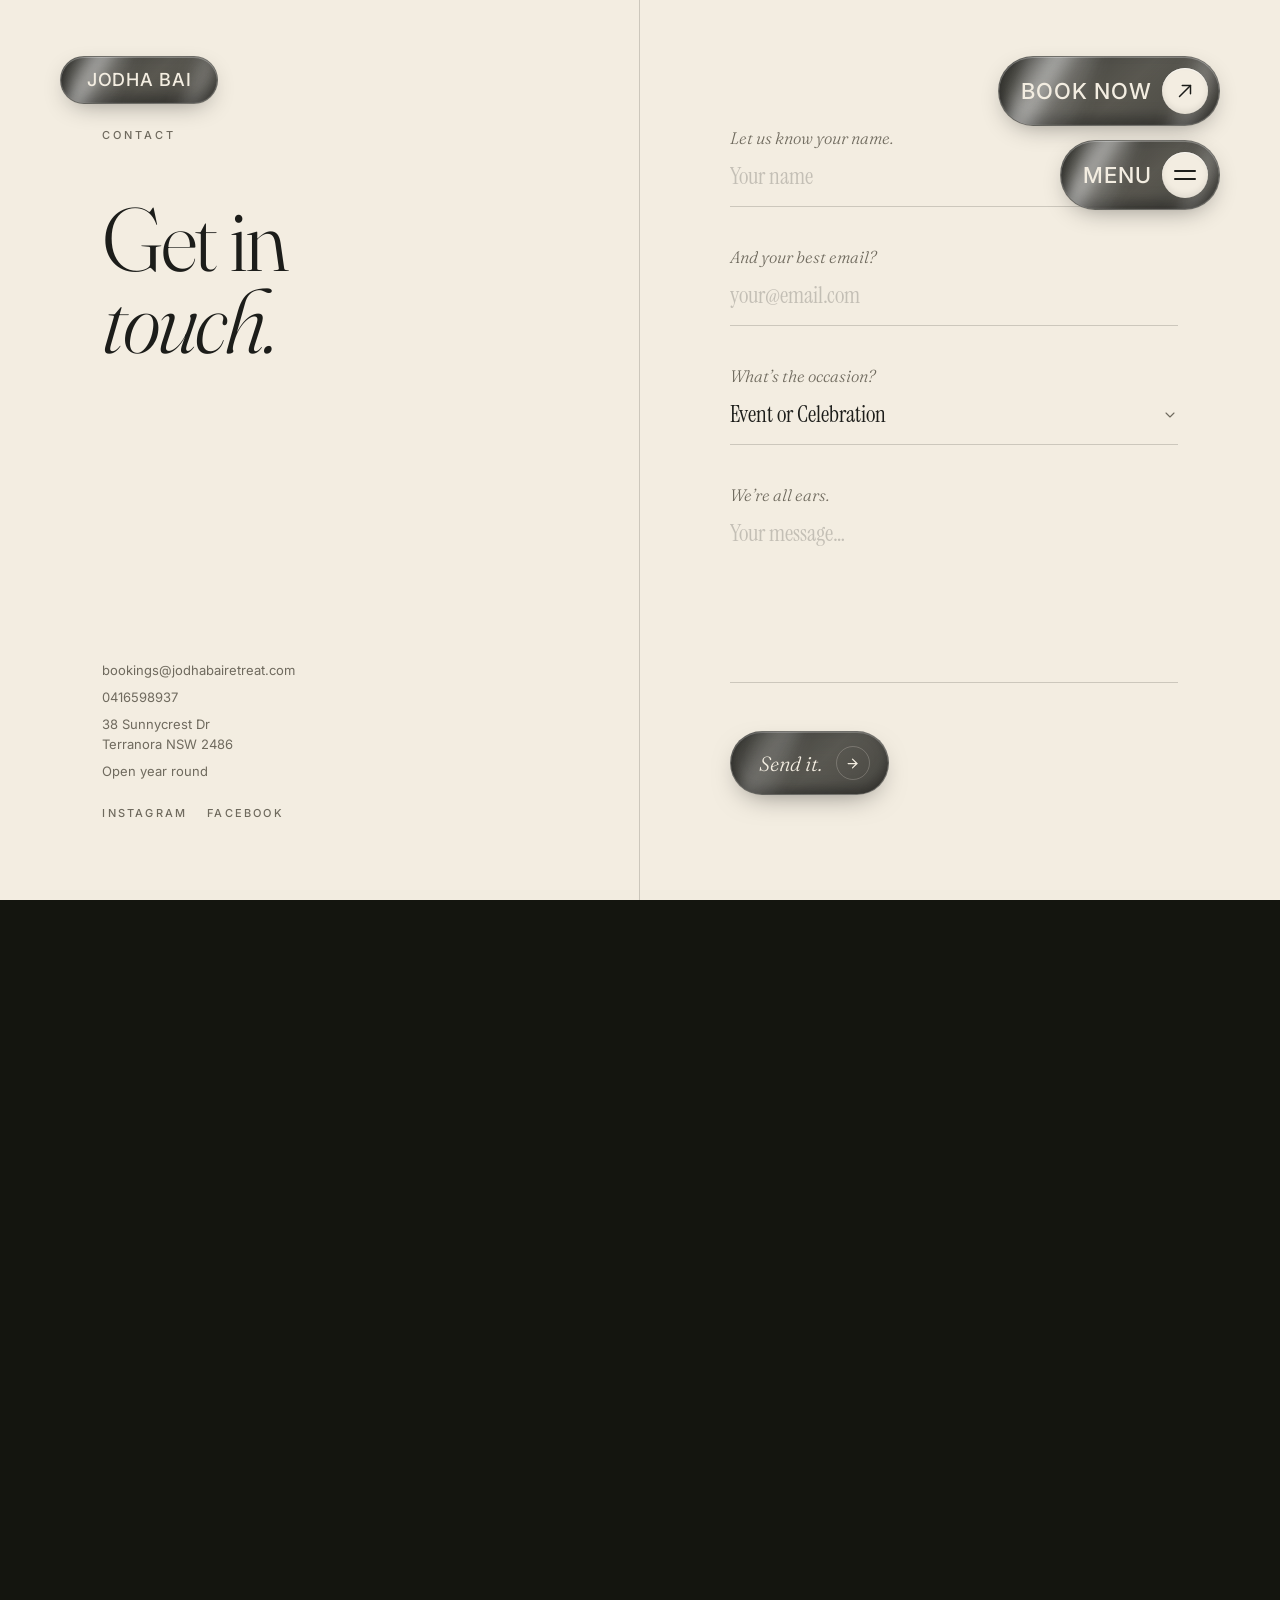
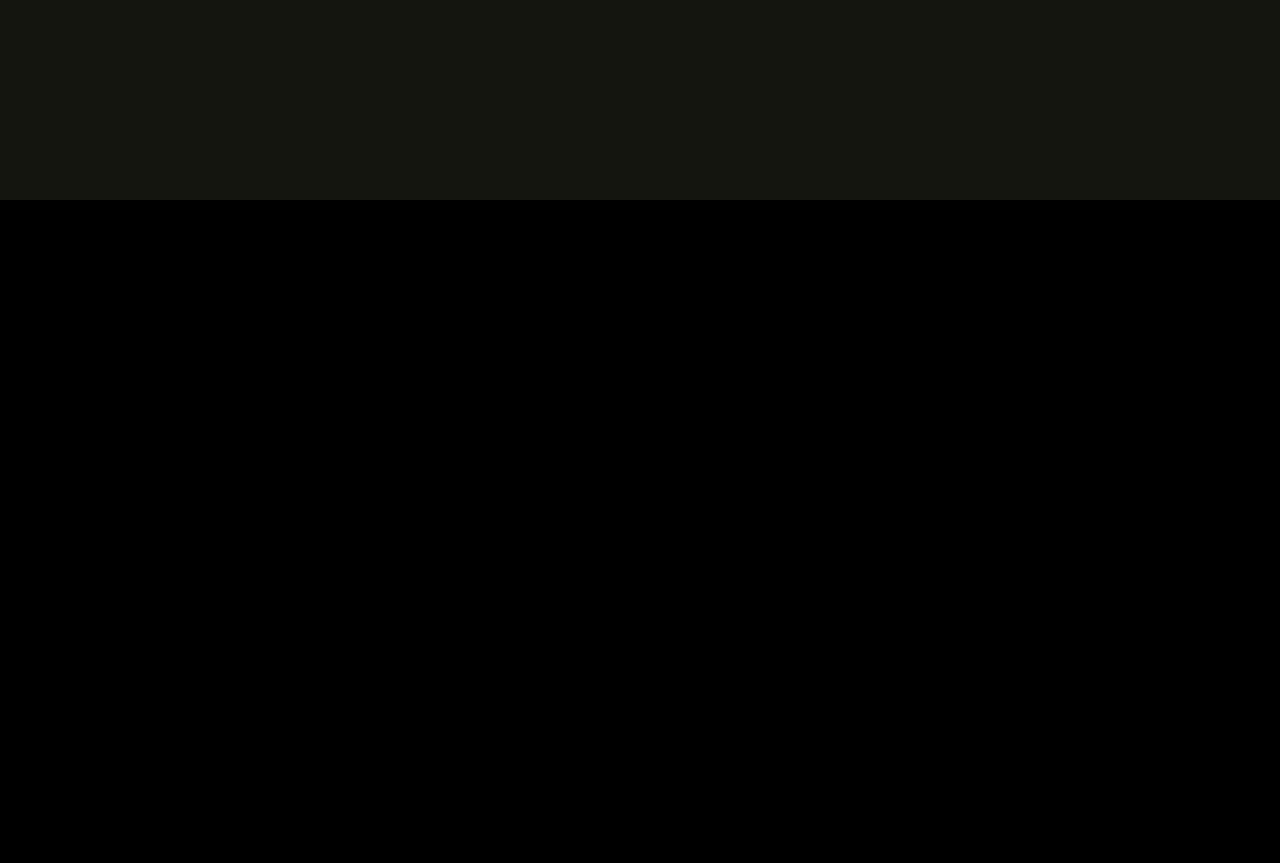
==== pages/contact.html @ 55f0d352 "Site-wide polish: nav pill, black buttons, gallery order, reviews badge, new loader, SEO and perform" ====
<!DOCTYPE html>
<html lang="en-AU">
<head>
  <meta charset="UTF-8" />
  <meta name="viewport" content="width=device-width, initial-scale=1.0" />
  <meta name="description" content="Enquire about weddings, photo and film shoots and private events at Jodha Bai, Terranora NSW: bookings@jodhabairetreat.com." />
  <meta name="theme-color" content="#f3ede1" />
  <link rel="canonical" href="https://jodhabairetreat.com/pages/contact.html" />
  <link rel="icon" type="image/svg+xml" href="../favicon.svg" />
  <meta property="og:type" content="website" />
  <meta property="og:site_name" content="Jodha Bai" />
  <meta property="og:title" content="Contact | Jodha Bai" />
  <meta property="og:description" content="Enquire about weddings, photo and film shoots and private events at Jodha Bai, Terranora NSW: bookings@jodhabairetreat.com." />
  <meta property="og:url" content="https://jodhabairetreat.com/pages/contact.html" />
  <meta property="og:image" content="https://jodhabairetreat.com/images/mainresidence/mainresidence1.webp" />
  <meta property="og:locale" content="en_AU" />
  <meta property="og:image:alt" content="The Jodha Bai palace residence in the Terranora hills" />
  <meta name="twitter:card" content="summary_large_image" />
  <meta name="twitter:title" content="Contact | Jodha Bai" />
  <meta name="twitter:description" content="Enquire about weddings, photo and film shoots and private events at Jodha Bai, Terranora NSW: bookings@jodhabairetreat.com." />
  <meta name="twitter:image" content="https://jodhabairetreat.com/images/mainresidence/mainresidence1.webp" />
  <script type="application/ld+json">
  {
    "@context": "https://schema.org",
    "@type": "WebPage",
    "name": "Contact | Jodha Bai",
    "description": "Enquire about weddings, photo and film shoots and private events at Jodha Bai, Terranora NSW: bookings@jodhabairetreat.com.",
    "url": "https://jodhabairetreat.com/pages/contact.html",
    "isPartOf": { "@type": "WebSite", "name": "Jodha Bai", "url": "https://jodhabairetreat.com/" },
    "breadcrumb": {
      "@type": "BreadcrumbList",
      "itemListElement": [
        { "@type": "ListItem", "position": 1, "name": "Home", "item": "https://jodhabairetreat.com/" },
        { "@type": "ListItem", "position": 2, "name": "Contact", "item": "https://jodhabairetreat.com/pages/contact.html" }
      ]
    }
  }
  </script>
  <title>Contact | Jodha Bai</title>
  <link rel="preconnect" href="https://fonts.googleapis.com" />
  <link rel="preconnect" href="https://fonts.gstatic.com" crossorigin />
  <link
    href="https://fonts.googleapis.com/css2?family=Fraunces:ital,opsz,wght@0,9..144,300;0,9..144,400;0,9..144,500;1,9..144,300;1,9..144,400&family=Inter:wght@300;400;500&family=Instrument+Serif:ital@0;1&display=swap"
    rel="stylesheet"
  />
  <link rel="stylesheet" href="../includes/header.css" />
  <link rel="stylesheet" href="../includes/base.css" />
  <link rel="stylesheet" href="contact.css" />
  <link rel="stylesheet" href="../includes/footer.css" />
</head>
<body>

  <!-- Persistent top-left home link -->
  <a href="../index.html" class="cta site-brand" aria-label="Jodha Bai home">
    <span class="cta__label">
      <span class="cta__text">Jodha Bai</span>
      <span class="cta__text" aria-hidden="true">Jodha Bai</span>
    </span>
  </a>

  <!-- Fixed action buttons -->
  <div class="hero__actions">
    <a href="contact.html" class="cta">
      <span class="cta__label">
        <span class="cta__text">Book now</span>
        <span class="cta__text" aria-hidden="true">Book now</span>
      </span>
      <span class="cta__icon cta__icon--arrow" aria-hidden="true">
        <svg viewBox="0 0 24 24" fill="none" stroke="currentColor" stroke-width="1.6" stroke-linecap="round" stroke-linejoin="round">
          <line x1="6" y1="18" x2="18" y2="6"/>
          <polyline points="9 6 18 6 18 15"/>
        </svg>
      </span>
    </a>
    <button type="button" class="cta menu-toggle" id="menuOpen" aria-controls="menuOverlay" aria-expanded="false">
      <span class="cta__label">
        <span class="cta__text">Menu</span>
        <span class="cta__text" aria-hidden="true">Menu</span>
      </span>
      <span class="cta__icon cta__icon--burger" aria-hidden="true">
        <span></span>
        <span></span>
      </span>
    </button>
  </div>

  <!-- Full-screen overlay menu -->
  <nav class="menu-overlay" id="menuOverlay" aria-hidden="true">
    <div class="menu-overlay__bar">
      <a href="../index.html" class="brand brand--light">
        <span class="brand-name">Jodha Bai</span>
      </a>
      <button type="button" class="btn btn-ghost btn-ghost--light menu-close" id="menuClose" aria-label="Close menu">
        <span class="dot dot--light"></span>
        <span>Close</span>
      </button>
    </div>
    <div class="menu-overlay__inner">
      <ol class="menu-list" role="list">
        <li><a href="../index.html" class="menu-link"><span class="menu-num">01</span><span class="menu-text">Home</span></a></li>
        <li><a href="../pages/events.html" class="menu-link"><span class="menu-num">02</span><span class="menu-text">Events</span></a></li>
        <li><a href="../pages/ourlovestory.html" class="menu-link"><span class="menu-num">03</span><span class="menu-text">Our Love Story</span></a></li>
        <li><a href="../pages/gallery.html" class="menu-link"><span class="menu-num">04</span><span class="menu-text">Gallery</span></a></li>
        <li><a href="../pages/contact.html" class="menu-link"><span class="menu-num">05</span><span class="menu-text">Contact</span></a></li>
      </ol>
      <div class="menu-foot">
        <div class="menu-foot__col">
          <span class="menu-foot__label">Find us</span>
          <p>Terranora, NSW, AU<br/>Open year round</p>
        </div>
        <div class="menu-foot__col">
          <span class="menu-foot__label">Follow</span>
          <p><a href="https://www.instagram.com/jodhabairetreat/?hl=en" target="_blank" rel="noopener noreferrer">Instagram</a><br/><a href="https://www.facebook.com/JodhaBaiRetreat/" target="_blank" rel="noopener noreferrer">Facebook</a></p>
        </div>
        <div class="menu-foot__col">
          <span class="menu-foot__label">Reach out</span>
          <p><a href="mailto:bookings@jodhabairetreat.com">bookings@jodhabairetreat.com</a><br/>0416598937</p>
        </div>
      </div>
    </div>
  </nav>

  <!-- Contact — split layout: context left, form right -->
  <section class="contact">

    <!-- Left: sticky context panel -->
    <div class="contact__left">
      <p class="contact__eyebrow">
        Contact
      </p>
      <h1 class="contact__title">Get in<br><em>touch.</em></h1>
      <div class="contact__details">
        <a href="mailto:bookings@jodhabairetreat.com">bookings@jodhabairetreat.com</a>
        <a href="tel:0416598937">0416598937</a>
        <span>38 Sunnycrest Dr<br>Terranora NSW 2486</span>
        <span>Open year round</span>
      </div>
      <div class="contact__social">
        <a href="https://www.instagram.com/jodhabairetreat/?hl=en" target="_blank" rel="noopener noreferrer">Instagram</a>
        <a href="https://www.facebook.com/JodhaBaiRetreat/" target="_blank" rel="noopener noreferrer">Facebook</a>
      </div>
    </div>

    <!-- Right: form -->
    <div class="contact__right">
      <form class="contact-form" id="contactForm" novalidate>

        <div class="cf-field" data-animate>
          <label for="cf-name">Let us know your name.</label>
          <input type="text" id="cf-name" name="name"
            placeholder="Your name"
            autocomplete="name" required maxlength="100" />
        </div>

        <div class="cf-field" data-animate>
          <label for="cf-email">And your best email?</label>
          <input type="email" id="cf-email" name="email"
            placeholder="your@email.com"
            autocomplete="email" required maxlength="200" />
        </div>

        <div class="cf-field cf-field--select" data-animate>
          <label>What&rsquo;s the occasion?</label>
          <div class="cf-select" id="cfTopicSelect">
            <button type="button" class="cf-select__trigger"
                    aria-haspopup="listbox" aria-expanded="false"
                    aria-controls="cfTopicList">
              <span class="cf-select__val">Event or Celebration</span>
              <span class="cf-select__arrow" aria-hidden="true">
                <svg viewBox="0 0 24 24" fill="none" stroke="currentColor" stroke-width="1.6" stroke-linecap="round" stroke-linejoin="round">
                  <polyline points="6 9 12 15 18 9"/>
                </svg>
              </span>
            </button>
            <ul class="cf-select__list" id="cfTopicList" role="listbox" aria-hidden="true">
              <li class="cf-select__opt is-selected" role="option" data-value="event" aria-selected="true">
                <span class="cf-select__num">01</span>
                <span class="cf-select__opt-text">Event or Celebration</span>
              </li>
              <li class="cf-select__opt" role="option" data-value="shoot" aria-selected="false">
                <span class="cf-select__num">02</span>
                <span class="cf-select__opt-text">Photo or Film Shoot</span>
              </li>
              <li class="cf-select__opt" role="option" data-value="other" aria-selected="false">
                <span class="cf-select__num">03</span>
                <span class="cf-select__opt-text">Something else</span>
              </li>
            </ul>
            <!-- Hidden native select — carries the value for form submission -->
            <select name="topic" id="cf-topic" aria-hidden="true" tabindex="-1">
              <option value="event" selected>Event or Celebration</option>
              <option value="shoot">Photo or Film Shoot</option>
              <option value="other">Something else</option>
            </select>
          </div>
        </div>

        <div class="cf-field" data-animate>
          <label for="cf-message">We&rsquo;re all ears.</label>
          <textarea id="cf-message" name="message" rows="5"
            placeholder="Your message&hellip;"
            required maxlength="2000"></textarea>
        </div>

        <div class="cf-footer" data-animate>
          <button type="submit" class="cf-submit" id="cfSubmit">
            <span class="cf-submit__text">Send it.</span>
            <span class="cf-submit__arrow" aria-hidden="true">
              <svg viewBox="0 0 24 24" fill="none" stroke="currentColor" stroke-width="2" stroke-linecap="round" stroke-linejoin="round">
                <line x1="5" y1="12" x2="19" y2="12"/>
                <polyline points="12 5 19 12 12 19"/>
              </svg>
            </span>
          </button>
          <p class="cf-status" id="cfStatus" aria-live="polite"></p>
        </div>

      </form>
    </div>

  </section>

  <!-- Map — last cream section, border radius at bottom -->
  <section class="contact-map" data-footer-trigger>
    <div class="contact-map__embed">
      <iframe
        src="https://maps.google.com/maps?q=-28.2398,153.51447&z=16&output=embed"
        loading="lazy"
        referrerpolicy="no-referrer-when-downgrade"
        title="Jodha Bai location"
        allowfullscreen>
      </iframe>
    </div>
    <div class="contact-map__bar">
      <div>
        <p class="contact-map__name">Jodha Bai</p>
        <p class="contact-map__addr">38 Sunnycrest Dr, Terranora NSW 2486, Australia</p>
        <p class="contact-map__hrs">Open year round &middot; Check in from 3pm</p>
      </div>
      <a href="https://www.google.com/maps/dir/-28.1709174,153.5405829/Jodha+Bai+Retreat,+38+Sunnycrest+Dr,+Terranora+NSW+2486/@-28.205244,153.4893438,13z/data=!3m1!4b1!4m9!4m8!1m1!4e1!1m5!1m1!1s0x6b90fec1971d9f47:0x8af22a23da41363c!2m2!1d153.51447!2d-28.2398?entry=ttu&g_ep=EgoyMDI2MDQyOC4wIKXMDSoASAFQAw%3D%3D"
         target="_blank" rel="noopener noreferrer" class="cta">
        <span class="cta__label">
          <span class="cta__text">Get directions</span>
          <span class="cta__text" aria-hidden="true">Get directions</span>
        </span>
        <span class="cta__icon cta__icon--arrow" aria-hidden="true">
          <svg viewBox="0 0 24 24" fill="none" stroke="currentColor" stroke-width="1.6" stroke-linecap="round" stroke-linejoin="round">
            <line x1="6" y1="18" x2="18" y2="6"/>
            <polyline points="9 6 18 6 18 15"/>
          </svg>
        </span>
      </a>
    </div>
  </section>

  <!-- Thank you overlay -->
  <div class="ct-thanks" id="ctThanks" aria-hidden="true" role="dialog" aria-label="Message sent">
    <div class="ct-thanks__slide"></div>
    <div class="ct-thanks__body">
      <div class="ct-thanks__check" aria-hidden="true">
        <svg viewBox="0 0 24 24" fill="none" stroke="currentColor" stroke-width="1.5" stroke-linecap="round" stroke-linejoin="round">
          <polyline points="20 6 9 17 4 12"/>
        </svg>
      </div>
      <h2 class="ct-thanks__title">Thank <em>you.</em></h2>
      <p class="ct-thanks__msg">We&rsquo;ll be in touch shortly.</p>
      <p class="ct-thanks__countdown">Heading home in&nbsp;<span id="ctTimer">4</span></p>
      <a href="../index.html" class="ct-thanks__home">
        <span>Return home</span>
        <svg viewBox="0 0 24 24" fill="none" stroke="currentColor" stroke-width="1.8" stroke-linecap="round" stroke-linejoin="round" width="13" height="13" aria-hidden="true">
          <line x1="5" y1="12" x2="19" y2="12"/>
          <polyline points="12 5 19 12 12 19"/>
        </svg>
      </a>
    </div>
  </div>

  <!-- Footer -->
  <div class="footer-runway" aria-hidden="true"></div>

  <footer class="site-footer" id="siteFooter">
    <div class="site-footer__inner">
      <div class="site-footer__top">
        <span class="site-footer__locale">Terranora, AU</span>
        <span class="site-footer__year">&copy; 2026</span>
      </div>
      <div class="site-footer__cols">
        <div class="footer-col footer-col--lede">
          <span class="footer-col__title">The Retreat</span>
          <p class="footer-col__lede">A private estate set in the Terranora highlands, reserved exclusively for weddings, photo shoots and gatherings worth remembering.</p>
        </div>
        <div class="footer-col">
          <span class="footer-col__title">Discover</span>
          <ul class="footer-col__list" role="list">
            <li><a href="../pages/events.html">Events</a></li>
            <li><a href="../pages/ourlovestory.html">Our Love Story</a></li>
            <li><a href="../pages/gallery.html">Gallery</a></li>
            <li><a href="../index.html#residences">The Residences</a></li>
            <li><a href="../index.html#gallery">Photoshoots</a></li>
            <li><a href="../index.html#gallery">Day spa</a></li>
          </ul>
        </div>
        <div class="footer-col">
          <span class="footer-col__title">Reach out</span>
          <ul class="footer-col__list" role="list">
            <li><a href="mailto:bookings@jodhabairetreat.com">bookings@jodhabairetreat.com</a></li>
            <li><a href="tel:0416598937">0416598937</a></li>
            <li>Terranora, NSW, AU</li>
            <li><a href="../pages/contact.html">Contact us</a></li>
          </ul>
          <ul class="footer-social" role="list" aria-label="Social media">
            <li>
              <a href="https://www.instagram.com/jodhabairetreat/?hl=en" target="_blank" rel="noopener noreferrer" aria-label="Instagram" class="footer-social__link">
                <svg viewBox="0 0 24 24" fill="none" stroke="currentColor" stroke-width="1.4" stroke-linecap="round" stroke-linejoin="round" aria-hidden="true">
                  <rect x="3" y="3" width="18" height="18" rx="5" ry="5"/>
                  <circle cx="12" cy="12" r="4"/>
                  <circle cx="17.4" cy="6.6" r="0.6" fill="currentColor"/>
                </svg>
              </a>
            </li>
            <li>
              <a href="https://www.facebook.com/JodhaBaiRetreat/" target="_blank" rel="noopener noreferrer" aria-label="Facebook" class="footer-social__link">
                <svg viewBox="0 0 24 24" fill="none" stroke="currentColor" stroke-width="1.4" stroke-linecap="round" stroke-linejoin="round" aria-hidden="true">
                  <path d="M14 4h-2.5A3.5 3.5 0 0 0 8 7.5V11H5.5v3H8v7h3v-7h2.5l.5-3H11V8a1 1 0 0 1 1-1h2V4z"/>
                </svg>
              </a>
            </li>
          </ul>
        </div>
      </div>
      <div class="site-footer__legal">
        <button type="button" class="legal-trigger" data-legal="privacy">Privacy</button>
        <span aria-hidden="true">&middot;</span>
        <button type="button" class="legal-trigger" data-legal="terms">Terms</button>
        <span aria-hidden="true">&middot;</span>
        <button type="button" class="legal-trigger" data-legal="house-rules">House Rules</button>
      </div>
      <h2 class="site-footer__brand">Jodha&nbsp;Bai</h2>
    </div>

  <div class="legal-modal" id="legalModal" aria-hidden="true" role="dialog"
       aria-modal="true" aria-labelledby="legalModalHeading">
    <div class="legal-modal__backdrop" id="legalBackdrop"></div>
    <div class="legal-modal__panel">
      <div class="legal-modal__tabs" role="tablist" aria-label="Legal documents">
        <button class="legal-modal__tab" role="tab" aria-selected="true"
                data-tab="privacy" aria-controls="lp-privacy" id="lt-privacy">Privacy</button>
        <button class="legal-modal__tab" role="tab" aria-selected="false"
                data-tab="terms" aria-controls="lp-terms" id="lt-terms">Terms</button>
        <button class="legal-modal__tab" role="tab" aria-selected="false"
                data-tab="house-rules" aria-controls="lp-house-rules" id="lt-house-rules">House Rules</button>
        <span class="legal-modal__tab-ink" aria-hidden="true"></span>
      </div>
      <button class="legal-modal__close" id="legalModalClose" aria-label="Close">
        <svg viewBox="0 0 24 24" fill="none" stroke="currentColor" stroke-width="1.6"
             stroke-linecap="round" aria-hidden="true" width="20" height="20">
          <line x1="5" y1="5" x2="19" y2="19"/>
          <line x1="19" y1="5" x2="5" y2="19"/>
        </svg>
      </button>
      <div class="legal-modal__body">
        <div class="legal-modal__pane is-active" id="lp-privacy" role="tabpanel"
             aria-labelledby="lt-privacy">
          <h2 class="legal-modal__heading" id="legalModalHeading">Privacy Policy</h2>
          <p class="legal-modal__text">Jodha Bai collects personal information, including your name, email address and phone number, only when you voluntarily submit an enquiry or make a booking through our website or via third party booking platforms. We do not sell, trade or otherwise transfer your personal information to outside parties.</p>
          <p class="legal-modal__text">Information you provide is used solely to respond to your enquiry, process your booking and improve the guest experience. We may retain correspondence for up to 24 months to assist with future stays. All data is stored securely and access is restricted to retreat management only.</p>
          <p class="legal-modal__text">You have the right to request access to, correction of, or deletion of any personal information we hold about you. To exercise this right, please contact us at <a href="mailto:bookings@jodhabairetreat.com">bookings@jodhabairetreat.com</a>. This policy is governed by the Privacy Act 1988 (Cth) and the Australian Privacy Principles.</p>
        </div>
        <div class="legal-modal__pane" id="lp-terms" role="tabpanel"
             aria-labelledby="lt-terms" aria-hidden="true">
          <h2 class="legal-modal__heading">Terms &amp; Conditions</h2>
          <p class="legal-modal__text">All bookings at Jodha Bai are subject to availability and confirmed only upon receipt of full payment or deposit as specified at the time of booking. Rates are quoted in Australian dollars and include GST where applicable.</p>
          <p class="legal-modal__text"><strong>Cancellations</strong> made more than 14 days before arrival will receive a full refund less any third party booking fees. Cancellations within 14 days of arrival are non refundable. We strongly recommend travel insurance. In the event the retreat is unable to honour a confirmed booking due to circumstances beyond our control, guests will receive a full refund or the option to rebook.</p>
          <p class="legal-modal__text">Jodha Bai accepts no liability for loss, injury or damage to persons or property during your stay, except where required by law. These terms are governed by the laws of New South Wales, Australia. Any disputes shall be subject to the exclusive jurisdiction of the courts of NSW.</p>
        </div>
        <div class="legal-modal__pane" id="lp-house-rules" role="tabpanel"
             aria-labelledby="lt-house-rules" aria-hidden="true">
          <h2 class="legal-modal__heading">House Rules</h2>
          <p class="legal-modal__text">To ensure an exceptional experience for all guests, we ask that you observe the following during your stay.</p>
          <ul class="legal-modal__list">
            <li>No smoking inside any building on the property. Designated outdoor areas are provided.</li>
            <li>Please remove shoes before entering the suites. Slippers are provided for your comfort.</li>
            <li>Quiet hours are observed between <strong>10 pm and 8 am</strong>; please be mindful of neighbouring guests and the natural environment.</li>
            <li>The retreat accommodates the number of guests specified in your booking. Additional visitors require prior approval from management.</li>
            <li>Pets are not permitted on the property unless expressly agreed upon at the time of booking.</li>
            <li>Please treat the property, furnishings and grounds with care. Guests are responsible for any damage caused during their stay.</li>
            <li>Check in is from 3 pm; check out is by 11 am. Early or late arrangements may be available on request.</li>
          </ul>
          <p class="legal-modal__text">We want your stay to feel like home: unhurried, warm and entirely your own. Thank you for helping us keep it that way.</p>
        </div>
      </div>
    </div>
  </div>

  </footer>

  <script src="../includes/header.js"></script>
  <script src="contact.js"></script>
  <script src="../includes/footer.js"></script>
</body>
</html>
---- includes/header.css ----
/* =========================================================
   HEADER — fixed CTAs + full-screen menu overlay.
   Loaded on every page via <link rel="stylesheet"
   href="includes/header.css">.
   ========================================================= */

/* ---- Fixed action buttons (Book now + Menu) ---- */
.hero__actions {
  /* Fixed at the same visual spot the buttons originally sat in
     (hero padding 28 + bar padding 28/32). Sits above all sections
     so it stays visible across the page. */
  position: fixed;
  top: 56px;
  right: 60px;
  z-index: 90;
  display: flex;
  flex-direction: column;
  align-items: flex-end; /* sized to content — Book now is naturally wider */
  gap: 14px;
}

/* ---- Persistent top-left "Jodha Bai" home link ----
   Mirrors .hero__actions' fixed positioning on the opposite corner
   and reuses .cta's black-glass pill (gradient, border, shine sweep)
   so it stays legible over both photo heroes and cream sections.
   No icon chip, so padding is symmetric rather than .cta's
   icon-side-only padding. */
.cta.site-brand {
  /* Compound selector so this beats .cta's own `position: relative`
     regardless of source order (.cta is defined later in this file
     with equal specificity, which was otherwise winning and leaving
     this element in normal flow instead of fixed). */
  position: fixed;
  top: 56px;
  left: 60px;
  z-index: 90;
  padding: 14px 26px;
  font-size: 18px;
}

h1.site-brand-h1 {
  margin: 0;
}

@media (max-width: 720px) {
  .cta.site-brand {
    /* Same compound-selector fix as the base rule — .cta's own mobile
       override (later in this file) would otherwise win on the
       shared padding/font-size properties. */
    top: 14px;
    left: 14px;
    padding: 9px 16px;
    font-size: 13px;
  }
}

/* ---- Brand mark used inside the menu overlay top bar ---- */
.brand {
  display: inline-flex;
  align-items: center;
  gap: 10px;
  font-family: var(--serif);
  font-style: italic;
  font-weight: 400;
  font-size: 22px;
  letter-spacing: 0.01em;
  color: var(--cream);
}

.brand--light {
  color: var(--cream);
}

/* ---- Pill buttons used inside the menu overlay ---- */
.btn {
  display: inline-flex;
  align-items: center;
  gap: 10px;
  padding: 12px 20px;
  border-radius: 999px;
  font-family: var(--sans);
  font-size: 13px;
  font-weight: 500;
  letter-spacing: 0.06em;
  text-transform: uppercase;
  cursor: pointer;
  border: 1px solid transparent;
  transition: background 0.4s var(--ease), color 0.4s var(--ease),
    border-color 0.4s var(--ease), transform 0.4s var(--ease);
  white-space: nowrap;
}

.btn-ghost {
  background: rgba(255, 255, 255, 0.1);
  color: #fff;
  border-color: rgba(255, 255, 255, 0.4);
  backdrop-filter: blur(8px);
  -webkit-backdrop-filter: blur(8px);
}

.btn-ghost:hover {
  background: rgba(255, 255, 255, 0.2);
  border-color: rgba(255, 255, 255, 0.65);
}

.btn-ghost--light {
  /* Black smoked-glass, matching .cta, so every button on the site
     shares the same family — border/shadow carry the definition
     against the menu overlay's near-black backdrop. */
  background: linear-gradient(
    135deg,
    rgba(28, 29, 26, 0.88) 0%,
    rgba(28, 29, 26, 0.72) 55%,
    rgba(42, 42, 38, 0.85) 100%
  );
  border-color: rgba(255, 255, 255, 0.18);
  color: var(--cream);
  box-shadow:
    inset 0 1px 0 rgba(255, 255, 255, 0.22),
    inset 0 -6px 12px rgba(0, 0, 0, 0.35);
}

.btn-ghost--light:hover {
  background: linear-gradient(
    135deg,
    rgba(20, 21, 18, 0.94) 0%,
    rgba(28, 29, 26, 0.8) 55%,
    rgba(48, 48, 43, 0.9) 100%
  );
  border-color: rgba(255, 255, 255, 0.3);
}

.dot {
  width: 6px;
  height: 6px;
  border-radius: 50%;
  background: #fff;
  display: inline-block;
  animation: pulse 2.4s ease-in-out infinite;
}

.dot--light {
  background: var(--cream);
}

@keyframes pulse {
  0%, 100% { opacity: 0.5; transform: scale(0.85); }
  50%       { opacity: 1;   transform: scale(1.1); }
}

/* ---------------------------------------------------------
   CTA — mirrored-glass pills (the fixed Book now / Menu and
   every Enquire button). Frosted backdrop blur with a black
   tint, a smudged specular streak sitting on the surface,
   and a shine that sweeps across on hover.
   --------------------------------------------------------- */
.cta {
  position: relative;
  display: inline-flex;
  align-items: center;
  justify-content: space-between;
  gap: 10px;
  padding: 11px 11px 11px 22px;
  overflow: hidden; /* clips the smudge + shine sweep to the pill */
  /* Smoked mirror glass: translucent ink wash over a heavy
     backdrop blur, so whatever sits behind smears through dark. */
  background: linear-gradient(
    135deg,
    rgba(28, 29, 26, 0.88) 0%,
    rgba(28, 29, 26, 0.72) 55%,
    rgba(42, 42, 38, 0.85) 100%
  );
  backdrop-filter: blur(16px) saturate(1.6);
  -webkit-backdrop-filter: blur(16px) saturate(1.6);
  color: var(--cream);
  border: 1px solid rgba(255, 255, 255, 0.18);
  border-radius: 999px;
  font-family: var(--sans);
  font-size: 22px;
  font-weight: 500;
  letter-spacing: 0.04em;
  text-transform: uppercase;
  cursor: pointer;
  white-space: nowrap;
  text-decoration: none;
  box-shadow:
    inset 0 1px 0 rgba(255, 255, 255, 0.22),      /* top glass edge */
    inset 0 -8px 14px rgba(0, 0, 0, 0.35),        /* dark pooling at the base */
    inset 0 0 0 0.5px rgba(255, 255, 255, 0.12),  /* hairline inner rim */
    0 8px 26px -10px rgba(0, 0, 0, 0.45);
  transition: background 0.4s var(--ease), border-color 0.4s var(--ease),
    transform 0.4s var(--ease), box-shadow 0.4s var(--ease);
}

/* Smudged reflection — a soft diagonal streak resting on the glass,
   like a thumb-smeared highlight. Sweeps across the pill on hover. */
.cta::before {
  content: "";
  position: absolute;
  top: -45%;
  bottom: -45%;
  left: 6%;
  width: 34%;
  background: linear-gradient(
    105deg,
    rgba(255, 255, 255, 0) 0%,
    rgba(255, 255, 255, 0.55) 40%,
    rgba(255, 255, 255, 0.18) 62%,
    rgba(255, 255, 255, 0) 100%
  );
  filter: blur(7px);
  transform: skewX(-18deg);
  pointer-events: none;
  transition: transform 0.75s var(--ease), opacity 0.4s var(--ease);
}

/* Second, fainter smudge near the right edge for the mirrored read */
.cta::after {
  content: "";
  position: absolute;
  top: -40%;
  bottom: -40%;
  right: 4%;
  width: 12%;
  background: linear-gradient(
    105deg,
    rgba(255, 255, 255, 0) 0%,
    rgba(255, 255, 255, 0.3) 50%,
    rgba(255, 255, 255, 0) 100%
  );
  filter: blur(9px);
  transform: skewX(-18deg);
  pointer-events: none;
}

/* Keep the label and icon above the glass streaks */
.cta__label,
.cta__icon {
  position: relative;
  z-index: 1;
}

.cta:hover {
  background: linear-gradient(
    135deg,
    rgba(20, 21, 18, 0.94) 0%,
    rgba(28, 29, 26, 0.8) 55%,
    rgba(48, 48, 43, 0.9) 100%
  );
  border-color: rgba(255, 255, 255, 0.3);
  transform: translateY(-1px);
  box-shadow:
    inset 0 1px 0 rgba(255, 255, 255, 0.3),
    inset 0 -8px 16px rgba(0, 0, 0, 0.4),
    inset 0 0 0 0.5px rgba(255, 255, 255, 0.18),
    0 16px 36px -14px rgba(0, 0, 0, 0.5);
}

/* Shine sweep — the smudge slides across the face of the pill */
.cta:hover::before {
  transform: skewX(-18deg) translateX(340%);
}

/* Fallback where backdrop-filter isn't supported: a soft but solid
   gold-glass so text always sits on something. */
@supports not ((backdrop-filter: blur(1px)) or (-webkit-backdrop-filter: blur(1px))) {
  .cta {
    background: var(--ink);
  }
}

@media (prefers-reduced-motion: reduce) {
  .cta,
  .cta::before {
    transition: none;
  }
  .cta:hover::before {
    transform: skewX(-18deg);
  }
}

/* Slide-up text reveal on hover */
.cta__label {
  position: relative;
  display: inline-block;
  height: 1em;
  line-height: 1;
  overflow: hidden;
}

.cta__text {
  display: block;
  height: 1em;
  line-height: 1;
  transition: transform 0.5s var(--ease);
}

.cta:hover .cta__text {
  transform: translateY(-100%);
}

/* Icon — cream circle holding a dark glyph, so it reads as a
   distinct chip against the now-black CTA pill */
.cta__icon {
  display: inline-flex;
  align-items: center;
  justify-content: center;
  width: 46px;
  height: 46px;
  border-radius: 50%;
  background: var(--cream);
  color: var(--ink);
  flex-shrink: 0;
  box-shadow:
    inset 0 1px 0 rgba(255, 255, 255, 0.6),
    inset 0 -3px 6px rgba(0, 0, 0, 0.08);
  transition: background 0.4s var(--ease);
}

.cta:hover .cta__icon {
  background: #fff;
}

/* Arrow — dark ink, rotates 45° on hover */
.cta__icon--arrow svg {
  width: 22px;
  height: 22px;
  transition: transform 0.5s var(--ease);
}

.cta:hover .cta__icon--arrow svg {
  transform: rotate(45deg);
}

/* Hamburger — two short dark ink lines */
.cta__icon--burger {
  flex-direction: column;
  gap: 6px;
}

.cta__icon--burger span {
  display: block;
  width: 22px;
  height: 2px;
  background: var(--ink);
  border-radius: 2px;
  transition: width 0.4s var(--ease), transform 0.4s var(--ease);
}

.cta:hover .cta__icon--burger span:first-child {
  width: 14px;
  transform: translateX(8px);
}

/* =========================================================
   MENU OVERLAY
   ========================================================= */
.menu-overlay {
  position: fixed;
  inset: 0;
  z-index: 100;
  background: var(--overlay);
  color: var(--cream);
  pointer-events: none;
  opacity: 0;
  transform: translateY(-2%);
  transition: opacity 0.55s var(--ease), transform 0.7s var(--ease);
  display: flex;
  flex-direction: column;
  overflow: hidden;
}

.menu-overlay.is-open {
  pointer-events: auto;
  opacity: 1;
  transform: translateY(0);
}

.menu-overlay__bar {
  padding: 28px 40px;
  display: flex;
  align-items: center;
  justify-content: space-between;
  border-bottom: 1px solid rgba(243, 237, 225, 0.1);
}

.menu-overlay__inner {
  flex: 1;
  min-height: 0;
  display: flex;
  flex-direction: column;
  padding: 28px 40px 24px;
  max-width: 1280px;
  margin: 0 auto;
  width: 100%;
}

.menu-list {
  list-style: none;
  margin: 0;
  padding: 0;
  display: flex;
  flex-direction: column;
  flex: 1;
  min-height: 0;
}

.menu-list li {
  flex: 1;
  display: flex;
  align-items: center;
  /* Right-align at the li level too so the link (and its inner spans)
     is pushed all the way to the right edge — belt-and-braces with
     the .menu-link's own justify-content: flex-end. */
  justify-content: flex-end;
  border-bottom: 1px solid rgba(243, 237, 225, 0.1);
}

.menu-link {
  display: flex;
  align-items: center;
  /* Push the row contents (number + label) all the way to the right
     side of the menu instead of sitting on the left. */
  justify-content: flex-end;
  gap: 24px;
  width: 100%;
  font-family: var(--serif);
  font-weight: 300;
  font-size: clamp(28px, 5.2vw, 80px);
  line-height: 1;
  color: var(--cream);
  text-align: right;
  transition: color 0.35s var(--ease), padding-right 0.5s var(--ease);
}

.menu-link:hover {
  color: #fff;
  /* Right-aligned items now drift LEFT on hover — same "pull toward
     the cursor" feel, mirrored for the new layout. */
  padding-right: 18px;
  font-style: italic;
}

.menu-num {
  font-family: var(--sans);
  font-size: 12px;
  letter-spacing: 0.18em;
  font-weight: 400;
  opacity: 0.55;
  text-transform: uppercase;
  flex-shrink: 0;
}

.menu-foot {
  display: grid;
  grid-template-columns: repeat(3, 1fr);
  gap: 32px;
  padding-top: 20px;
  border-top: 1px solid rgba(243, 237, 225, 0.1);
  font-size: 14px;
  line-height: 1.6;
  color: rgba(243, 237, 225, 0.75);
}

.menu-foot a:hover { color: var(--cream); }

.menu-foot__label {
  display: block;
  font-size: 11px;
  text-transform: uppercase;
  letter-spacing: 0.22em;
  color: rgba(243, 237, 225, 0.45);
  margin-bottom: 10px;
}

/* Stagger fade-in of menu links when overlay opens */
.menu-overlay .menu-list li {
  opacity: 0;
  transform: translateY(24px);
  transition: opacity 0.6s var(--ease), transform 0.6s var(--ease);
}
.menu-overlay.is-open .menu-list li {
  opacity: 1;
  transform: translateY(0);
}
.menu-overlay.is-open .menu-list li:nth-child(1) { transition-delay: 0.18s; }
.menu-overlay.is-open .menu-list li:nth-child(2) { transition-delay: 0.26s; }
.menu-overlay.is-open .menu-list li:nth-child(3) { transition-delay: 0.34s; }
.menu-overlay.is-open .menu-list li:nth-child(4) { transition-delay: 0.42s; }
.menu-overlay.is-open .menu-list li:nth-child(5) { transition-delay: 0.50s; }
.menu-overlay.is-open .menu-list li:nth-child(6) { transition-delay: 0.58s; }

.menu-overlay .menu-foot {
  opacity: 0;
  transform: translateY(20px);
  transition: opacity 0.6s var(--ease) 0.55s, transform 0.6s var(--ease) 0.55s;
}
.menu-overlay.is-open .menu-foot {
  opacity: 1;
  transform: translateY(0);
}

body.menu-open {
  overflow: hidden;
}

/* =========================================================
   RESPONSIVE — header at mobile widths
   ========================================================= */
@media (max-width: 720px) {
  .menu-overlay__bar {
    padding: 14px 18px;
  }
  .menu-overlay__inner {
    padding: 14px 22px 16px;
    /* Safety net: if a very short/landscape viewport can't fit the full
       nav list + footer block, scroll internally rather than clipping
       or hiding content — everything the desktop menu shows must stay
       reachable on mobile too. */
    overflow-y: auto;
  }
  /* On mobile the list hugs its own content instead of stretching to
     fill all remaining height. It's reordered after .menu-foot (see
     below) and pushed to the bottom of the overlay with margin-top:
     auto, so the layout reads regular text top-right, nav links
     bottom-right — the reverse of the desktop stacking order. */
  .menu-list {
    flex: 0 0 auto;
    gap: 0;
    order: 2;
    margin-top: auto;
  }
  .menu-list li {
    flex: 0 0 auto;
    border-bottom: 0;
  }
  /* A hairline strictly between rows — none above the first or below
     the last — plus extra padding so the border reads as breathing
     room, not a line crammed against the text either side of it. */
  .menu-list li + li {
    border-top: 1px solid rgba(243, 237, 225, 0.14);
  }
  .menu-link {
    font-size: clamp(32px, 11vw, 64px);
    padding: 16px 0;
  }
  .hero__actions {
    /* On mobile the CTAs sit pinned to the bottom-right — opposite of desktop */
    top: auto;
    bottom: 14px;
    right: 14px;
    gap: 6px;
    flex-direction: column-reverse; /* keep Book now on top of Menu */
  }
  /* Compact pill — noticeably smaller across the board on mobile. */
  .cta {
    padding: 6px 6px 6px 14px;
    font-size: 13px;
    gap: 8px;
    letter-spacing: 0.05em;
  }
  .cta__icon {
    width: 28px;
    height: 28px;
  }
  .cta__icon--arrow svg {
    width: 14px;
    height: 14px;
  }
  .cta__icon--burger span {
    width: 12px;
    height: 1.5px;
    gap: 4px;
  }
  .cta__icon--burger {
    gap: 4px;
  }
  /* Same Find us / Follow / Reach out content as desktop, just
     restacked into one column, right-aligned to match the nav links,
     and ordered before the nav list so it sits top-right while the
     links sit bottom-right. */
  .menu-foot {
    order: 1;
    grid-template-columns: 1fr;
    justify-items: end;
    text-align: right;
    gap: 10px;
    margin-top: 0;
    padding-top: 0;
    border-top: 0;
    font-size: 13px;
    line-height: 1.4;
  }
  .menu-foot__label {
    margin-bottom: 4px;
  }
  .btn {
    padding: 10px 14px;
    font-size: 12px;
  }
  .menu-num {
    font-size: 10px;
  }
}

/* =========================================================
   BACK TO TOP BUTTON
   ========================================================= */
.back-to-top {
  position: fixed;
  bottom: 32px;
  right: 32px;
  z-index: 80;
  width: 48px;
  height: 48px;
  border-radius: 50%;
  background: rgba(28, 29, 26, 0.72);
  backdrop-filter: blur(12px) saturate(1.3);
  -webkit-backdrop-filter: blur(12px) saturate(1.3);
  color: var(--cream);
  border: 1px solid rgba(255, 255, 255, 0.2);
  cursor: pointer;
  display: flex;
  align-items: center;
  justify-content: center;
  opacity: 0;
  transform: translateY(10px);
  transition: opacity 0.45s ease, transform 0.45s ease, background 0.3s ease;
  pointer-events: none;
  box-shadow:
    inset 0 1px 0 rgba(255, 255, 255, 0.2),
    0 4px 20px rgba(0, 0, 0, 0.28);
}

.back-to-top.is-visible {
  opacity: 1;
  transform: translateY(0);
  pointer-events: auto;
}

.back-to-top:hover {
  background: rgba(42, 42, 38, 0.85);
  transform: translateY(-3px);
  box-shadow: 0 8px 28px rgba(0, 0, 0, 0.32);
}

.back-to-top svg {
  width: 20px;
  height: 20px;
}

@media (max-width: 720px) {
  .back-to-top {
    display: none;
  }
}
---- includes/base.css ----
/* =========================================================
   base.css — shared foundation for every page: design tokens,
   resets, and the corner-mark brackets used site-wide.
   Load this FIRST on all pages. Homepage-only styles stay in
   index.css; sub-pages no longer load index.css at all.
   ========================================================= */

:root {
  --cream: #f3ede1;
  --cream-2: #ebe3d3;
  --ink: #1c1d1a;
  --ink-soft: #2a2a26;
  --muted: #6f6a5e;
  --line: rgba(28, 29, 26, 0.18);
  --line-soft: rgba(28, 29, 26, 0.1);
  --accent: #8a6f4f;
  --overlay: #14150f;

  --serif: "Fraunces", "Times New Roman", serif;
  --sans: "Inter", -apple-system, BlinkMacSystemFont, "Segoe UI", sans-serif;

  --ease: cubic-bezier(0.65, 0.05, 0.35, 1);
}

* {
  box-sizing: border-box;
}

html,
body {
  margin: 0;
  padding: 0;
  /* Page bg is black so the fixed footer (also black) blends seamlessly
     with the body backdrop while cream sections sit on top via z-index. */
  background: #000;
  color: var(--ink);
  font-family: var(--sans);
  -webkit-font-smoothing: antialiased;
  -moz-osx-font-smoothing: grayscale;
}

body {
  overflow-x: hidden;
}

a {
  color: inherit;
  text-decoration: none;
}


/* ---- Corner marks — small brackets at each corner of each frame ---- */
.gallery__corner {
  position: absolute;
  width: 22px;
  height: 22px;
  pointer-events: none;
  z-index: 4;
  border: 0 solid rgba(243, 237, 225, 0.9);
  transition: border-color 0.4s var(--ease);
}

.gallery__corner--tl {
  top: 18px;
  left: 18px;
  border-top-width: 2px;
  border-left-width: 2px;
}
.gallery__corner--tr {
  top: 18px;
  right: 18px;
  border-top-width: 2px;
  border-right-width: 2px;
}
.gallery__corner--bl {
  bottom: 18px;
  left: 18px;
  border-bottom-width: 2px;
  border-left-width: 2px;
}
.gallery__corner--br {
  bottom: 18px;
  right: 18px;
  border-bottom-width: 2px;
  border-right-width: 2px;
}
---- pages/contact.css ----
/* =========================================================
   contact.css — split-screen layout, minimal, responsive
   ========================================================= */

/* =========================================================
   CONTACT — two-column split
   ========================================================= */
.contact {
  position: relative;
  z-index: 2;
  background: var(--cream);
  display: grid;
  grid-template-columns: 1fr 1fr;
}

/* =========================================================
   LEFT — sticky context panel
   ========================================================= */
.contact__left {
  padding: 128px 7vw 80px 8vw;
  border-right: 1px solid var(--line);
  display: flex;
  flex-direction: column;
  position: sticky;
  top: 0;
  height: 100vh;
  align-self: start;
  overflow: hidden;
}

/* Meta: N° 06 ——— Contact */
.contact__eyebrow {
  display: flex;
  align-items: center;
  gap: 14px;
  font-family: var(--sans);
  font-size: 11px;
  font-weight: 500;
  letter-spacing: 0.26em;
  text-transform: uppercase;
  color: var(--muted);
  margin: 0 0 56px;
}

.contact__eyebrow em {
  font-family: var(--serif);
  font-style: italic;
  font-weight: 300;
  font-size: 14px;
  letter-spacing: 0.04em;
  text-transform: none;
  color: var(--muted);
}

.contact__eyebrow-rule {
  width: 32px;
  height: 1px;
  background: var(--line);
  flex-shrink: 0;
}

/* Big title */
.contact__title {
  font-family: var(--serif);
  font-weight: 300;
  font-size: clamp(56px, 7vw, 100px);
  line-height: 0.92;
  letter-spacing: -0.03em;
  color: var(--ink);
  margin: 0 0 auto;
}

.contact__title em { font-style: italic; }

/* Details — bottom of left panel */
.contact__details {
  display: flex;
  flex-direction: column;
  gap: 6px;
  margin-bottom: 24px;
}

.contact__details a,
.contact__details span {
  font-family: var(--sans);
  font-size: 13px;
  line-height: 1.6;
  color: var(--muted);
  transition: color 0.25s ease;
}

.contact__details a:hover { color: var(--ink); }

/* Social links */
.contact__social {
  display: flex;
  gap: 20px;
}

.contact__social a {
  font-family: var(--sans);
  font-size: 11px;
  font-weight: 500;
  letter-spacing: 0.2em;
  text-transform: uppercase;
  color: var(--muted);
  transition: color 0.25s ease;
}

.contact__social a:hover { color: var(--ink); }

/* =========================================================
   RIGHT — form
   ========================================================= */
.contact__right {
  padding: 128px 8vw 100px 7vw;
}

/* =========================================================
   FORM
   ========================================================= */
.contact-form {
  display: flex;
  flex-direction: column;
}

.cf-field {
  position: relative;
  display: flex;
  flex-direction: column;
  gap: 6px;
  margin-bottom: 40px;
}

.cf-field label {
  font-family: var(--serif);
  font-style: italic;
  font-weight: 300;
  font-size: clamp(15px, 1.3vw, 18px);
  color: var(--muted);
  transition: color 0.3s ease;
  pointer-events: none;
}

.cf-field:focus-within label {
  color: var(--ink);
}

.cf-field input,
.cf-field select,
.cf-field textarea {
  width: 100%;
  font-family: "Instrument Serif", "Fraunces", Georgia, serif;
  font-weight: 400;
  font-size: clamp(19px, 1.8vw, 23px);
  line-height: 1.3;
  color: var(--ink);
  background: transparent;
  border: none;
  border-bottom: 1px solid var(--line);
  padding: 8px 0 14px;
  outline: none;
  -webkit-appearance: none;
  appearance: none;
  transition: border-color 0.3s ease;
}

.cf-field input::placeholder,
.cf-field textarea::placeholder {
  color: rgba(28, 29, 26, 0.22);
}

.cf-field input:focus,
.cf-field select:focus,
.cf-field textarea:focus {
  border-bottom-color: var(--ink);
}

/* Sweep underline on focus */
.cf-field::after {
  content: '';
  position: absolute;
  bottom: 0;
  left: 0;
  width: 0;
  height: 1px;
  background: var(--ink);
  transition: width 0.5s var(--ease);
  pointer-events: none;
}

.cf-field:focus-within::after { width: 100%; }

/* The hidden native select inside .cf-select is kept only for form
   submission — suppress all visual styles inherited from .cf-field */
.cf-select select {
  position: absolute;
  width: 1px;
  height: 1px;
  opacity: 0;
  pointer-events: none;
  overflow: hidden;
}

/* =========================================================
   CUSTOM SELECT — numbered editorial dropdown
   ========================================================= */
/* Elevate this field's stacking context above later [data-animate] siblings
   so the absolutely-positioned dropdown panel isn't painted over by them. */
.cf-field--select {
  z-index: 2;
}

.cf-select {
  position: relative;
}

.cf-select__trigger {
  width: 100%;
  display: flex;
  align-items: center;
  justify-content: space-between;
  gap: 12px;
  background: transparent;
  border: none;
  border-bottom: 1px solid var(--line);
  padding: 8px 0 14px;
  cursor: pointer;
  text-align: left;
  outline: none;
  transition: border-color 0.3s ease;
}

.cf-select__trigger:focus,
.cf-select.is-open .cf-select__trigger {
  border-bottom-color: var(--ink);
}

.cf-select__val {
  font-family: "Instrument Serif", "Fraunces", Georgia, serif;
  font-weight: 400;
  font-size: clamp(19px, 1.8vw, 23px);
  line-height: 1.3;
  color: var(--ink);
}

.cf-select__arrow {
  flex-shrink: 0;
  color: var(--muted);
  display: flex;
  align-items: center;
  transition: transform 0.4s var(--ease);
}

.cf-select__arrow svg {
  width: 16px;
  height: 16px;
  display: block;
}

.cf-select.is-open .cf-select__arrow {
  transform: rotate(180deg);
}

.cf-select__list {
  position: absolute;
  top: calc(100% + 6px);
  left: 0;
  right: 0;
  z-index: 50;
  list-style: none;
  margin: 0;
  padding: 0;
  background: #f3ede1;
  border: 1px solid var(--line);
  border-radius: 20px;
  overflow: hidden;
  box-shadow: 0 28px 60px -20px rgba(0, 0, 0, 0.2),
              0 4px 16px -4px rgba(0, 0, 0, 0.08);
  opacity: 0;
  transform: translateY(-6px) scale(0.98);
  pointer-events: none;
  transform-origin: top center;
  transition: opacity 0.28s var(--ease), transform 0.32s var(--ease);
}

.cf-select.is-open .cf-select__list {
  opacity: 1;
  transform: translateY(0) scale(1);
  pointer-events: auto;
}

.cf-select__opt {
  display: flex;
  align-items: center;
  gap: 18px;
  padding: 16px 24px;
  cursor: pointer;
  border-bottom: 1px solid var(--line-soft);
  transition: background 0.22s ease, padding-left 0.32s var(--ease);
}

.cf-select__opt:last-child {
  border-bottom: none;
}

.cf-select__opt:hover {
  background: rgba(28, 29, 26, 0.10);
  padding-left: 32px;
}

.cf-select__opt:hover .cf-select__opt-text {
  font-style: normal;
  color: var(--ink);
}

.cf-select__opt:hover .cf-select__num {
  opacity: 0.8;
}

.cf-select__opt.is-selected {
  background: rgba(28, 29, 26, 0.03);
}

.cf-select__opt.is-selected .cf-select__num {
  color: var(--accent);
  opacity: 1;
}

.cf-select__num {
  font-family: var(--sans);
  font-size: 10px;
  font-weight: 500;
  letter-spacing: 0.2em;
  text-transform: uppercase;
  color: var(--muted);
  opacity: 0.5;
  flex-shrink: 0;
  min-width: 18px;
  transition: color 0.25s ease, opacity 0.25s ease;
}

.cf-select__opt-text {
  font-family: "Instrument Serif", "Fraunces", Georgia, serif;
  font-weight: 400;
  font-style: italic;
  font-size: clamp(17px, 1.5vw, 20px);
  line-height: 1.2;
  color: var(--ink);
  transition: color 0.22s ease;
}

.cf-field textarea {
  resize: none;
  min-height: 120px;
}

/* Submit row */
.cf-footer {
  display: flex;
  align-items: center;
  gap: 24px;
  margin-top: 8px;
  flex-wrap: wrap;
}

.cf-submit {
  position: relative;
  overflow: hidden; /* clips the glass smudge */
  display: inline-flex;
  align-items: center;
  gap: 14px;
  /* Smoked mirror glass — dark sibling of the gold CTA pills */
  background: linear-gradient(
    135deg,
    rgba(28, 29, 26, 0.88) 0%,
    rgba(28, 29, 26, 0.72) 55%,
    rgba(42, 42, 38, 0.85) 100%
  );
  backdrop-filter: blur(14px) saturate(1.3);
  -webkit-backdrop-filter: blur(14px) saturate(1.3);
  color: var(--cream);
  border: 1px solid rgba(255, 255, 255, 0.18);
  border-radius: 999px;
  padding: 14px 18px 14px 28px;
  font-family: var(--serif);
  font-style: italic;
  font-weight: 300;
  font-size: clamp(18px, 1.6vw, 22px);
  cursor: pointer;
  white-space: nowrap;
  box-shadow:
    inset 0 1px 0 rgba(255, 255, 255, 0.22),
    inset 0 -6px 12px rgba(0, 0, 0, 0.35),
    0 10px 28px -12px rgba(0, 0, 0, 0.5);
  transition: background 0.4s var(--ease), border-color 0.4s var(--ease),
              transform 0.35s var(--ease), box-shadow 0.35s var(--ease);
}

/* Smudged highlight streak — sweeps on hover */
.cf-submit::before {
  content: "";
  position: absolute;
  top: -45%;
  bottom: -45%;
  left: 8%;
  width: 30%;
  background: linear-gradient(
    105deg,
    rgba(255, 255, 255, 0) 0%,
    rgba(255, 255, 255, 0.22) 45%,
    rgba(255, 255, 255, 0) 100%
  );
  filter: blur(7px);
  transform: skewX(-18deg);
  pointer-events: none;
  transition: transform 0.75s var(--ease);
}

.cf-submit:hover::before {
  transform: skewX(-18deg) translateX(340%);
}

.cf-submit > * {
  position: relative;
  z-index: 1;
}

@supports not ((backdrop-filter: blur(1px)) or (-webkit-backdrop-filter: blur(1px))) {
  .cf-submit {
    background: var(--ink);
  }
}

.cf-submit:hover {
  background: linear-gradient(
    135deg,
    rgba(20, 21, 18, 0.94) 0%,
    rgba(28, 29, 26, 0.8) 55%,
    rgba(48, 48, 43, 0.9) 100%
  );
  border-color: rgba(255, 255, 255, 0.3);
  transform: translateY(-2px);
  box-shadow:
    inset 0 1px 0 rgba(255, 255, 255, 0.3),
    inset 0 -6px 14px rgba(0, 0, 0, 0.4),
    0 18px 44px -16px rgba(0, 0, 0, 0.55);
}

.cf-submit__arrow {
  display: flex;
  align-items: center;
  justify-content: center;
  width: 34px;
  height: 34px;
  border-radius: 50%;
  border: 1px solid rgba(243, 237, 225, 0.22);
  flex-shrink: 0;
  transition: transform 0.35s var(--ease), border-color 0.35s var(--ease);
}

.cf-submit__arrow svg { width: 15px; height: 15px; }

.cf-submit:hover .cf-submit__arrow {
  transform: translateX(3px);
  border-color: rgba(243, 237, 225, 0.5);
}

.cf-submit.is-sending {
  opacity: 0.6;
  pointer-events: none;
}

.cf-status {
  font-family: var(--sans);
  font-size: 13px;
  color: var(--accent);
  margin: 0;
}

.cf-status.is-error { color: #b8423a; }

/* =========================================================
   MAP — border-radius at bottom (last cream section)
   ========================================================= */
.contact-map {
  position: relative;
  z-index: 2;
  background: var(--cream);
  border-top: 1px solid var(--line);
  border-radius: 0 0 40px 40px;
  box-shadow: 0 60px 80px -50px rgba(0, 0, 0, 0.5);
  overflow: hidden;
}

.contact-map__embed {
  padding: 28px 8vw 0;
  overflow: hidden;
}

.contact-map__embed iframe {
  width: 100%;
  height: 460px;
  border: none;
  display: block;
  border-radius: 20px;
  filter: saturate(0.85) contrast(0.95);
}

.contact-map__bar {
  display: flex;
  align-items: center;
  justify-content: space-between;
  gap: 32px;
  padding: 40px 8vw 56px;
  flex-wrap: wrap;
}

.contact-map__name {
  font-family: var(--serif);
  font-weight: 300;
  font-size: clamp(22px, 2.2vw, 30px);
  letter-spacing: -0.01em;
  color: var(--ink);
  margin: 0 0 4px;
}

.contact-map__addr {
  font-family: var(--sans);
  font-size: 13px;
  line-height: 1.6;
  color: var(--muted);
  margin: 0;
}

.contact-map__hrs {
  font-family: var(--sans);
  font-size: 10px;
  font-weight: 500;
  letter-spacing: 0.22em;
  text-transform: uppercase;
  color: var(--muted);
  opacity: 0.5;
  margin: 6px 0 0;
}

/* =========================================================
   FIELD ANIMATIONS
   ========================================================= */
[data-animate] {
  opacity: 0;
  transform: translateY(18px);
  transition: opacity 0.65s ease-out, transform 0.65s ease-out;
}

[data-animate].is-visible {
  opacity: 1;
  transform: translateY(0);
}

/* =========================================================
   THANK YOU OVERLAY
   ========================================================= */
.ct-thanks {
  position: fixed;
  inset: 0;
  z-index: 500;
  display: flex;
  align-items: center;
  justify-content: center;
  text-align: center;
  padding: 40px;
  pointer-events: none;
}

.ct-thanks__slide {
  position: absolute;
  inset: 0;
  background: var(--overlay);
  transform: translateY(100%);
  transition: transform 0.75s cubic-bezier(0.4, 0, 0.2, 1);
}

.ct-thanks.is-active { pointer-events: auto; }

.ct-thanks.is-active .ct-thanks__slide { transform: translateY(0); }

.ct-thanks__body {
  position: relative;
  z-index: 1;
  display: flex;
  flex-direction: column;
  align-items: center;
}

.ct-thanks__check {
  width: 56px;
  height: 56px;
  border-radius: 50%;
  border: 1px solid rgba(243, 237, 225, 0.2);
  display: flex;
  align-items: center;
  justify-content: center;
  margin-bottom: 32px;
  opacity: 0;
  transform: scale(0.4);
  transition: opacity 0.5s ease 0.55s,
              transform 0.6s cubic-bezier(0.34, 1.56, 0.64, 1) 0.55s;
}

.ct-thanks__check svg { width: 22px; height: 22px; color: rgba(243, 237, 225, 0.7); }

.ct-thanks.is-active .ct-thanks__check { opacity: 1; transform: scale(1); }

.ct-thanks__title {
  font-family: var(--serif);
  font-weight: 300;
  font-size: clamp(72px, 13vw, 148px);
  line-height: 0.92;
  letter-spacing: -0.03em;
  color: var(--cream);
  margin: 0 0 28px;
  opacity: 0;
  transform: translateY(28px);
  transition: opacity 0.7s ease 0.7s, transform 0.7s ease 0.7s;
}

.ct-thanks__title em { font-style: italic; }

.ct-thanks.is-active .ct-thanks__title { opacity: 1; transform: translateY(0); }

.ct-thanks__msg,
.ct-thanks__countdown {
  font-family: var(--sans);
  font-size: 11px;
  font-weight: 400;
  letter-spacing: 0.22em;
  text-transform: uppercase;
  color: rgba(243, 237, 225, 0.4);
  margin: 0 0 8px;
  opacity: 0;
  transition: opacity 0.6s ease 1s;
}

.ct-thanks__countdown {
  margin-bottom: 40px;
  transition-delay: 1.1s;
}

.ct-thanks.is-active .ct-thanks__msg,
.ct-thanks.is-active .ct-thanks__countdown { opacity: 1; }

.ct-thanks__home {
  /* Black smoked-glass, matching .cta, instead of a faint cream ghost
     pill — border/shadow carry the definition against the overlay's
     near-black backdrop. */
  display: inline-flex;
  align-items: center;
  gap: 10px;
  font-family: var(--sans);
  font-size: 11px;
  font-weight: 500;
  letter-spacing: 0.2em;
  text-transform: uppercase;
  color: rgba(243, 237, 225, 0.75);
  text-decoration: none;
  padding: 12px 22px;
  background: linear-gradient(
    135deg,
    rgba(28, 29, 26, 0.88) 0%,
    rgba(28, 29, 26, 0.72) 55%,
    rgba(42, 42, 38, 0.85) 100%
  );
  border: 1px solid rgba(255, 255, 255, 0.18);
  border-radius: 999px;
  box-shadow:
    inset 0 1px 0 rgba(255, 255, 255, 0.22),
    inset 0 -6px 12px rgba(0, 0, 0, 0.35);
  opacity: 0;
  transition: opacity 0.6s ease 1.2s, color 0.3s ease, border-color 0.3s ease, background 0.3s ease;
}

.ct-thanks.is-active .ct-thanks__home { opacity: 1; }

.ct-thanks__home:hover {
  color: var(--cream);
  border-color: rgba(255, 255, 255, 0.3);
  background: linear-gradient(
    135deg,
    rgba(20, 21, 18, 0.94) 0%,
    rgba(28, 29, 26, 0.8) 55%,
    rgba(48, 48, 43, 0.9) 100%
  );
}

/* =========================================================
   RESPONSIVE — tablet (≤ 960px)
   ========================================================= */
@media (max-width: 960px) {
  .contact {
    grid-template-columns: 1fr;
  }

  .contact__left {
    position: static;
    height: auto;
    padding: 100px 40px 56px;
    border-right: none;
    border-bottom: 1px solid var(--line);
  }

  .contact__title {
    margin-bottom: 48px;
    font-size: clamp(56px, 10vw, 84px);
  }

  .contact__right {
    padding: 64px 40px 96px;
  }

  .contact-map__embed { padding: 24px 40px 0; }
  .contact-map__embed iframe { height: 360px; border-radius: 16px; }
  .contact-map__bar   { padding: 32px 40px 52px; }
}

/* =========================================================
   RESPONSIVE — mobile (≤ 720px)
   ========================================================= */
@media (max-width: 720px) {
  .contact__left {
    padding: 100px 24px 48px;
  }

  .contact__eyebrow { margin-bottom: 32px; }

  .contact__title {
    font-size: clamp(52px, 14vw, 76px);
    margin-bottom: 36px;
  }

  .contact__details { gap: 4px; }

  .contact__right {
    padding: 48px 24px 72px;
  }

  /* Mobile inputs: bordered boxes for clear tap targets */
  .cf-field { gap: 5px; margin-bottom: 20px; }

  .cf-field label {
    font-size: 14px;
  }

  .cf-field input,
  .cf-field select,
  .cf-field textarea {
    font-size: 19px;
    background: rgba(28, 29, 26, 0.04);
    border: 1px solid var(--line);
    border-radius: 10px;
    padding: 12px 14px;
  }

  .cf-field input:focus,
  .cf-field select:focus,
  .cf-field textarea:focus {
    border-color: var(--ink);
    background: rgba(28, 29, 26, 0.06);
    box-shadow: 0 0 0 3px rgba(28, 29, 26, 0.06);
  }

  /* Disable underline sweep on mobile — border handles it */
  .cf-field::after { display: none; }

  .cf-select__trigger {
    background: rgba(28, 29, 26, 0.04);
    border: 1px solid var(--line);
    border-radius: 10px;
    padding: 12px 14px;
  }

  .cf-select.is-open .cf-select__trigger,
  .cf-select__trigger:focus {
    border-color: var(--ink);
    background: rgba(28, 29, 26, 0.06);
    box-shadow: 0 0 0 3px rgba(28, 29, 26, 0.06);
    border-bottom-color: var(--ink);
  }

  .cf-select__list {
    top: calc(100% + 8px);
    border-radius: 16px;
  }

  .cf-select__opt {
    padding: 14px 18px;
  }

  .cf-select__opt:hover {
    padding-left: 26px;
  }

  .cf-field textarea { min-height: 100px; }

  .cf-footer { margin-top: 12px; }

  .cf-submit {
    font-size: 18px;
    padding: 13px 16px 13px 24px;
  }

  .contact-map__embed { padding: 20px 24px 0; }
  .contact-map__embed iframe { height: 280px; border-radius: 14px; }
  .contact-map__bar {
    padding: 24px 24px 44px;
    flex-direction: column;
    align-items: flex-start;
    gap: 20px;
  }
}
---- includes/footer.css ----
/* =========================================================
   FOOTER — black slab, link columns, massive Jodha Bai mark.
   The footer is fixed to the viewport bottom at a lower z-index
   than the cream sections, so it only reveals as the page is
   scrolled past them. The runway provides the scroll distance.
   ========================================================= */

.footer-runway {
  position: relative;
  z-index: 0;
  height: 100vh;
  width: 100%;
}

.site-footer {
  position: fixed;
  left: 0;
  right: 0;
  bottom: 0;
  height: 100vh;
  background: #000;
  color: #fff;
  z-index: 1; /* below cream sections (2), above body */
  display: flex;
  align-items: stretch;
  justify-content: center;
  overflow: hidden;
  /* No pointer-events: none here — cream sections (z-index: 2) sit above the
     footer (z-index: 1) so they naturally intercept scroll and click events
     while they're in the viewport. Blocking pointer events on the footer shell
     was redundant and prevented clicks on the legal buttons when revealed. */
}

.site-footer__inner {
  position: relative;
  width: 100%;
  max-width: 1600px;
  margin: 0 auto;
  padding: 56px 40px 4vh;
  display: flex;
  flex-direction: column;
  justify-content: space-between;
  align-items: stretch;
  gap: 48px;
}

.site-footer__top {
  width: 100%;
  display: flex;
  align-items: center;
  justify-content: space-between;
  font-family: "Inter", system-ui, sans-serif;
  font-size: 12px;
  letter-spacing: 0.22em;
  text-transform: uppercase;
  color: rgba(255, 255, 255, 0.55);
}

/* ---- Footer link columns ---- */
.site-footer__cols {
  display: grid;
  grid-template-columns: 2fr 1fr 1fr 1.4fr;
  gap: 56px;
  width: 100%;
  padding-top: 36px;
  border-top: 1px solid rgba(255, 255, 255, 0.12);
}

.footer-col__title {
  display: block;
  font-family: "Inter", system-ui, sans-serif;
  font-size: 11px;
  font-weight: 500;
  letter-spacing: 0.24em;
  text-transform: uppercase;
  color: rgba(255, 255, 255, 0.55);
  margin-bottom: 18px;
}

.footer-col__lede {
  font-family: "Instrument Serif", "Fraunces", Georgia, serif;
  font-weight: 400;
  font-size: clamp(20px, 1.8vw, 28px);
  line-height: 1.3;
  color: rgba(255, 255, 255, 0.92);
  margin: 0;
  max-width: 28ch;
}

.footer-col__list {
  list-style: none;
  margin: 0;
  padding: 0;
  display: flex;
  flex-direction: column;
  gap: 10px;
  font-family: var(--sans);
  font-size: 14px;
  line-height: 1.5;
  color: rgba(255, 255, 255, 0.78);
}

.footer-col__list a {
  position: relative;
  display: inline-block;
  color: inherit;
  transition: color 0.3s var(--ease), transform 0.3s var(--ease);
}

.footer-col__list a:hover {
  color: #fff;
  transform: translateX(3px);
}

/* ---- Social icons (Instagram + Facebook) ---- */
.footer-social {
  list-style: none;
  margin: 22px 0 0;
  padding: 0;
  display: flex;
  gap: 10px;
}

.footer-social__link {
  display: inline-flex;
  align-items: center;
  justify-content: center;
  width: 40px;
  height: 40px;
  border-radius: 50%;
  border: 1px solid rgba(255, 255, 255, 0.22);
  color: rgba(255, 255, 255, 0.85);
  transition: background 0.35s var(--ease), color 0.35s var(--ease),
    border-color 0.35s var(--ease), transform 0.35s var(--ease);
}

.footer-social__link svg {
  width: 18px;
  height: 18px;
}

.footer-social__link:hover {
  /* Black smoked-glass, matching .cta, instead of inverting to white —
     keeps every button on the site in the same dark family. The icon
     stays light so it still reads clearly against the fill. */
  background: linear-gradient(
    135deg,
    rgba(28, 29, 26, 0.88) 0%,
    rgba(28, 29, 26, 0.72) 55%,
    rgba(42, 42, 38, 0.85) 100%
  );
  color: var(--cream);
  border-color: rgba(255, 255, 255, 0.5);
  transform: translateY(-2px);
}

/* ---- Legal row ---- */
.site-footer__legal {
  width: 100%;
  display: flex;
  align-items: center;
  justify-content: center;
  gap: 14px;
  padding-top: 24px;
  padding-bottom: 32px;
  border-top: 1px solid rgba(255, 255, 255, 0.08);
  font-family: "Inter", system-ui, sans-serif;
  font-size: 11px;
  letter-spacing: 0.2em;
  text-transform: uppercase;
  color: rgba(255, 255, 255, 0.45);
}

.site-footer__legal a {
  color: inherit;
  transition: color 0.3s var(--ease);
}

.site-footer__legal a:hover {
  color: #fff;
}

.legal-trigger {
  background: none;
  border: none;
  padding: 0;
  cursor: pointer;
  color: inherit;
  font: inherit;
  letter-spacing: inherit;
  text-transform: inherit;
  transition: color 0.3s var(--ease);
}

.legal-trigger:hover {
  color: #fff;
}

/* ---- Legal modal ---- */

.legal-modal {
  position: fixed;
  inset: 0;
  z-index: 900;
  display: flex;
  align-items: center;
  justify-content: center;
  pointer-events: none;
  visibility: hidden;
}

.legal-modal.is-open {
  pointer-events: auto;
  visibility: visible;
}

.legal-modal__backdrop {
  position: absolute;
  inset: 0;
  background: rgba(0, 0, 0, 0.72);
  backdrop-filter: blur(6px);
  -webkit-backdrop-filter: blur(6px);
  opacity: 0;
  transition: opacity 0.3s var(--ease);
}

.legal-modal.is-open .legal-modal__backdrop {
  opacity: 1;
}

.legal-modal__panel {
  position: relative;
  z-index: 1;
  width: min(680px, 92vw);
  max-height: 82vh;
  background: #0f0f0d;
  border: 1px solid rgba(255, 255, 255, 0.08);
  border-radius: 16px;
  display: flex;
  flex-direction: column;
  overflow: hidden;
  opacity: 0;
  transform: translateY(32px);
  transition: opacity 0.38s cubic-bezier(0.22, 1, 0.36, 1),
              transform 0.38s cubic-bezier(0.22, 1, 0.36, 1);
}

.legal-modal.is-open .legal-modal__panel {
  opacity: 1;
  transform: translateY(0);
}

/* Tab bar */
.legal-modal__tabs {
  position: relative;
  display: flex;
  flex-shrink: 0;
  border-bottom: 1px solid rgba(255, 255, 255, 0.1);
  padding: 0 56px 0 12px; /* right padding leaves room for close button */
}

.legal-modal__tab {
  position: relative;
  z-index: 1;
  background: none;
  border: none;
  cursor: pointer;
  font-family: var(--sans);
  font-size: 11px;
  font-weight: 500;
  letter-spacing: 0.2em;
  text-transform: uppercase;
  color: rgba(255, 255, 255, 0.4);
  padding: 20px 16px 18px;
  transition: color 0.25s var(--ease);
  white-space: nowrap;
}

.legal-modal__tab[aria-selected="true"] {
  color: #fff;
}

.legal-modal__tab:hover {
  color: rgba(255, 255, 255, 0.8);
}

.legal-modal__tab:focus-visible {
  outline: 2px solid rgba(255, 255, 255, 0.5);
  outline-offset: -2px;
  border-radius: 4px;
}

/* Sliding ink indicator */
.legal-modal__tab-ink {
  position: absolute;
  bottom: 0;
  left: 0;
  height: 2px;
  background: #fff;
  border-radius: 2px 2px 0 0;
  transition: left 0.3s var(--ease), width 0.3s var(--ease);
  pointer-events: none;
}

/* Close button */
.legal-modal__close {
  position: absolute;
  top: 10px;
  right: 10px;
  width: 44px;
  height: 44px;
  background: none;
  border: none;
  cursor: pointer;
  display: flex;
  align-items: center;
  justify-content: center;
  color: rgba(255, 255, 255, 0.45);
  border-radius: 50%;
  transition: color 0.25s var(--ease), background 0.25s var(--ease);
  z-index: 2;
}

.legal-modal__close:hover {
  color: #fff;
  background: rgba(255, 255, 255, 0.08);
}

.legal-modal__close:focus-visible {
  outline: 2px solid rgba(255, 255, 255, 0.5);
  outline-offset: 2px;
}

/* Scrollable body */
.legal-modal__body {
  overflow-y: auto;
  flex: 1;
  padding: 32px 36px 44px;
  /* Custom scrollbar */
  scrollbar-width: thin;
  scrollbar-color: rgba(255, 255, 255, 0.15) transparent;
}

.legal-modal__body::-webkit-scrollbar {
  width: 4px;
}

.legal-modal__body::-webkit-scrollbar-track {
  background: transparent;
}

.legal-modal__body::-webkit-scrollbar-thumb {
  background: rgba(255, 255, 255, 0.15);
  border-radius: 2px;
}

/* Panes */
.legal-modal__pane {
  display: none;
}

.legal-modal__pane.is-active {
  display: block;
  animation: legalPaneIn 0.2s var(--ease) both;
}

@keyframes legalPaneIn {
  from { opacity: 0; transform: translateY(6px); }
  to   { opacity: 1; transform: translateY(0); }
}

/* Typography */
.legal-modal__heading {
  font-family: var(--serif);
  font-weight: 300;
  font-size: clamp(28px, 4vw, 40px);
  line-height: 1.1;
  letter-spacing: -0.02em;
  color: #fff;
  margin: 0 0 28px;
}

.legal-modal__text {
  font-family: var(--sans);
  font-size: 15px;
  line-height: 1.75;
  color: rgba(255, 255, 255, 0.72);
  margin: 0 0 18px;
}

.legal-modal__text:last-child {
  margin-bottom: 0;
}

.legal-modal__text a {
  color: rgba(255, 255, 255, 0.9);
  text-decoration: underline;
  text-underline-offset: 3px;
  transition: color 0.2s var(--ease);
}

.legal-modal__text a:hover {
  color: #fff;
}

.legal-modal__text strong {
  color: rgba(255, 255, 255, 0.9);
  font-weight: 500;
}

.legal-modal__list {
  list-style: none;
  margin: 0 0 18px;
  padding: 0;
  display: flex;
  flex-direction: column;
  gap: 14px;
}

.legal-modal__list li {
  font-family: var(--sans);
  font-size: 15px;
  line-height: 1.65;
  color: rgba(255, 255, 255, 0.72);
  padding-left: 20px;
  position: relative;
}

.legal-modal__list li::before {
  content: "";
  position: absolute;
  left: 0;
  top: 10px;
  width: 5px;
  height: 5px;
  border-radius: 50%;
  background: rgba(255, 255, 255, 0.35);
}

.legal-modal__list li strong {
  color: rgba(255, 255, 255, 0.9);
  font-weight: 500;
}

/* Mobile: bottom sheet style */
@media (max-width: 720px) {
  .legal-modal {
    align-items: flex-end;
  }

  .legal-modal__panel {
    width: 100%;
    max-height: 88vh;
    border-radius: 20px 20px 0 0;
    border-bottom: none;
    border-left: none;
    border-right: none;
  }

  .legal-modal__body {
    padding: 24px 20px 40px;
  }

  .legal-modal__tabs {
    padding: 0 52px 0 8px;
  }

  .legal-modal__tab {
    font-size: 10px;
    padding: 18px 12px 16px;
    letter-spacing: 0.16em;
  }
}

/* ---- Massive brand mark — pinned at the very bottom, one line ---- */
.site-footer__brand {
  font-family: "Fraunces", Georgia, serif;
  font-weight: 300;
  font-size: clamp(64px, 19vw, 320px);
  line-height: 0.85;
  letter-spacing: -0.025em;
  text-transform: uppercase;
  text-align: center;
  white-space: nowrap;
  margin: 0;
  color: #fff;
  /* Gentle parallax: the brand drifts up a touch as it's revealed,
     driven by footer.js via --footer-shift. */
  transform: translateY(calc(var(--footer-shift, 0) * 1px));
  transition: transform 0.06s linear;
}

/* =========================================================
   RESPONSIVE — tablet + mobile (≤1024px)
   Switch to a static, flowing footer so the parallax is
   scroll-into-view rather than the fixed-reveal desktop mode.
   ========================================================= */
@media (max-width: 1024px) {
  .footer-runway {
    display: none;
  }

  .site-footer {
    position: static;
    height: auto;
    min-height: 0;
    align-items: stretch;
    /* overflow: hidden lets the brand start below the fold and
       drift up into view without spilling outside the footer */
    overflow: hidden;
    pointer-events: auto;
  }

  .site-footer__cols {
    grid-template-columns: 1fr 1fr;
    gap: 28px 32px;
    padding-top: 28px;
  }

  .footer-col--lede {
    grid-column: 1 / -1;
  }

  /* Brand: JS drives translateY for the parallax — no override here */
  .site-footer__brand {
    will-change: transform;
    transition: transform 0.06s linear, opacity 0.18s linear;
  }

  /* Footer inner sections also get parallax-driven transforms on mobile.
     JS applies the inline style; we just need the transition + GPU hint
     so the motion stays buttery as the footer scrolls into view. */
  .site-footer__top,
  .site-footer__cols,
  .site-footer__legal {
    will-change: transform, opacity;
    transition: transform 0.08s linear, opacity 0.2s linear;
  }
}

/* =========================================================
   RESPONSIVE — mobile only (≤720px)
   ========================================================= */
@media (max-width: 720px) {
  .site-footer__inner {
    padding: 56px 20px 28px;
    gap: 28px;
    align-items: center;
    max-width: 100%;
  }

  .site-footer__top {
    font-size: 11px;
    letter-spacing: 0.18em;
  }

  .site-footer__cols {
    gap: 28px 22px;
  }

  .footer-col__lede {
    font-size: 18px;
    max-width: 100%;
  }

  .footer-col__title {
    margin-bottom: 12px;
  }

  .footer-col__list {
    font-size: 13px;
    gap: 8px;
  }

  .footer-social {
    margin-top: 16px;
  }

  .footer-social__link {
    width: 36px;
    height: 36px;
  }

  .site-footer__legal {
    flex-wrap: wrap;
    justify-content: center;
    gap: 10px;
    font-size: 10px;
    letter-spacing: 0.18em;
    padding-top: 18px;
    padding-bottom: 0;
  }

  .site-footer__brand {
    display: block;
    width: 100%;
    text-align: center;
    font-size: 16vw;
    line-height: 0.9;
    letter-spacing: -0.02em;
    margin: 4px auto 0;
  }
}
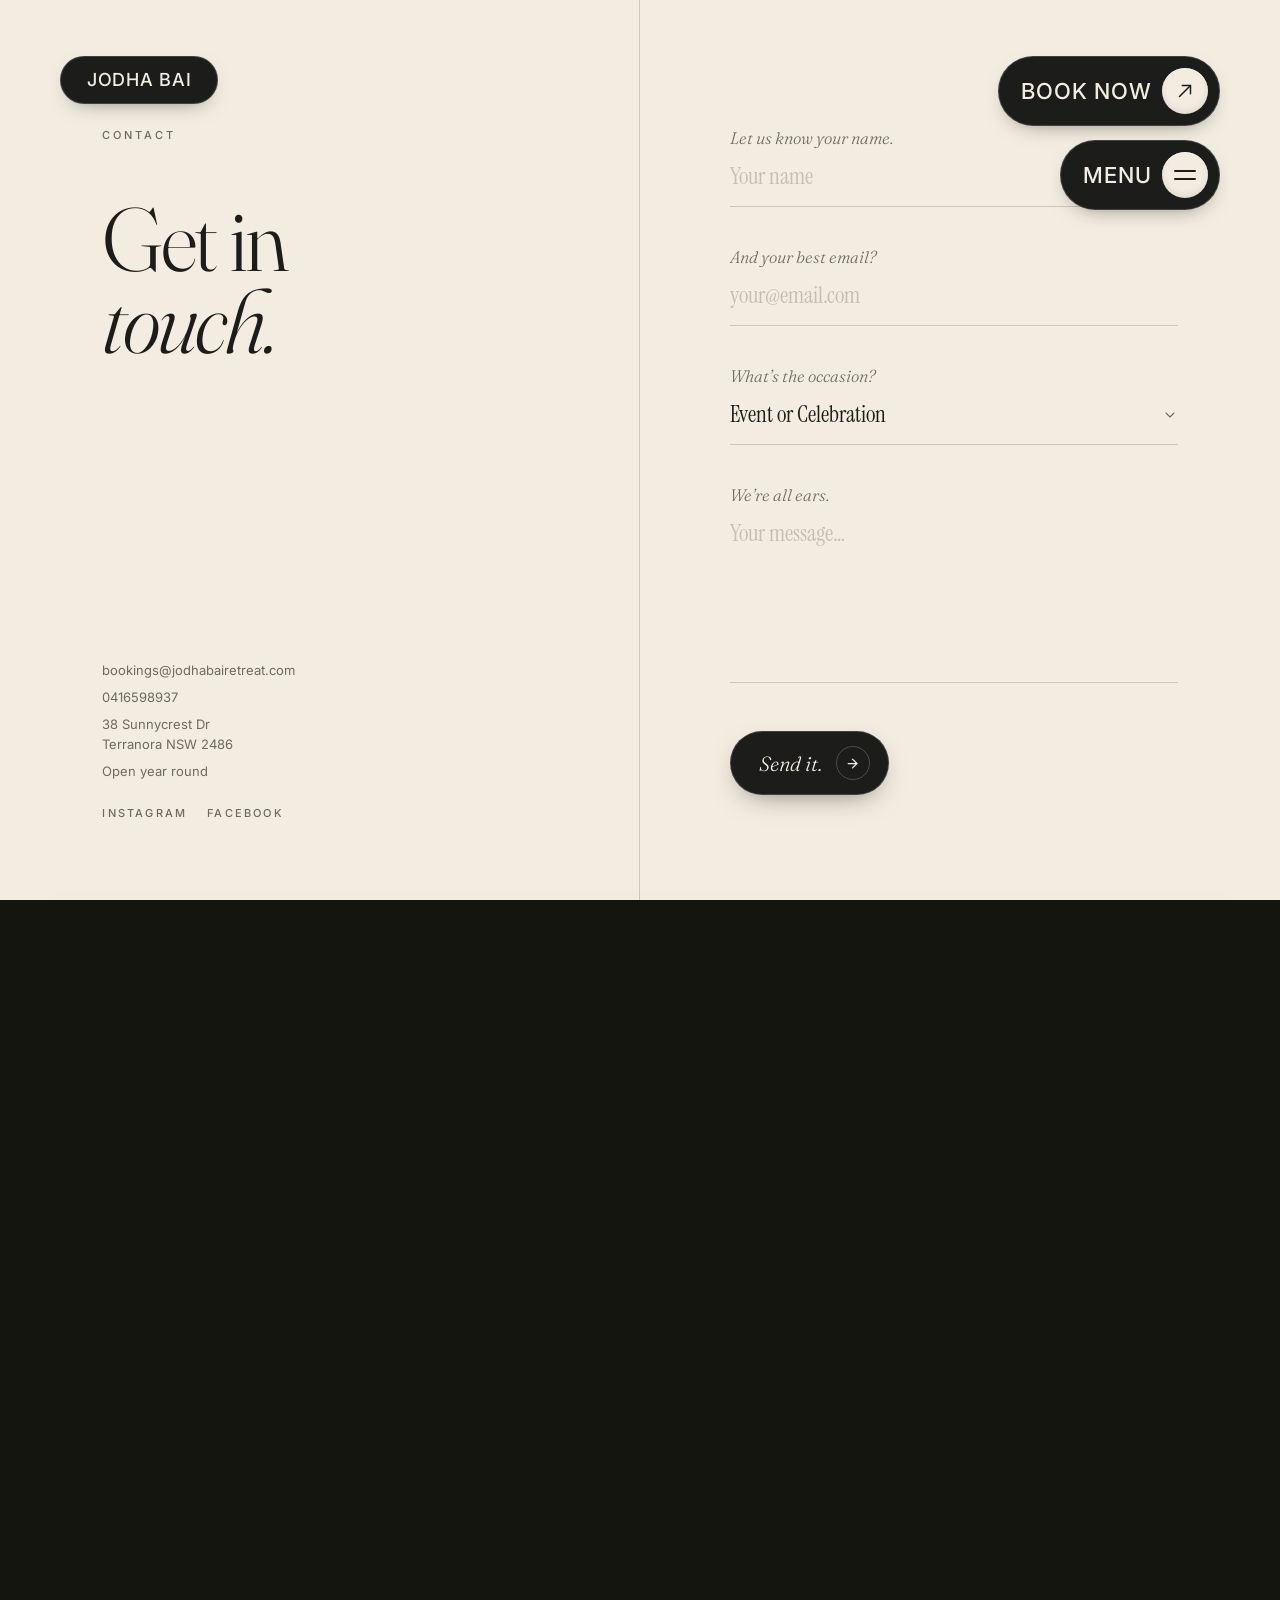
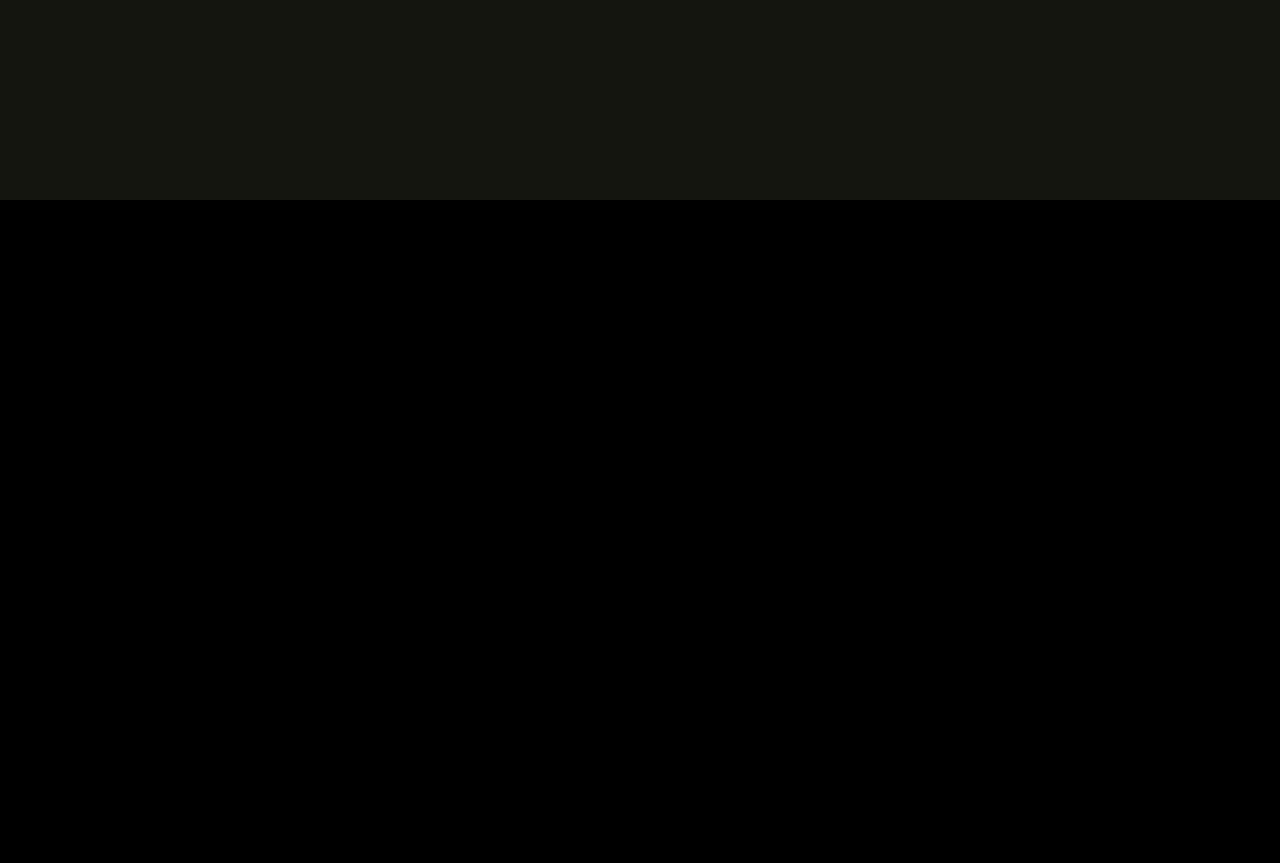
==== commit 8fb32a22: "Remove Photoshoots and Day spa links from the footer Co-Authored-By: Claude Sonnet 5 <noreply@anthro" ====
--- a/pages/contact.html
+++ b/pages/contact.html
@@ -296,8 +296,6 @@
             <li><a href="../pages/ourlovestory.html">Our Love Story</a></li>
             <li><a href="../pages/gallery.html">Gallery</a></li>
             <li><a href="../index.html#residences">The Residences</a></li>
-            <li><a href="../index.html#gallery">Photoshoots</a></li>
-            <li><a href="../index.html#gallery">Day spa</a></li>
           </ul>
         </div>
         <div class="footer-col">
--- a/includes/header.css
+++ b/includes/header.css
@@ -104,29 +104,17 @@
 }
 
 .btn-ghost--light {
-  /* Black smoked-glass, matching .cta, so every button on the site
-     shares the same family — border/shadow carry the definition
-     against the menu overlay's near-black backdrop. */
-  background: linear-gradient(
-    135deg,
-    rgba(28, 29, 26, 0.88) 0%,
-    rgba(28, 29, 26, 0.72) 55%,
-    rgba(42, 42, 38, 0.85) 100%
-  );
-  border-color: rgba(255, 255, 255, 0.18);
-  color: var(--cream);
-  box-shadow:
-    inset 0 1px 0 rgba(255, 255, 255, 0.22),
-    inset 0 -6px 12px rgba(0, 0, 0, 0.35);
+  /* Flat black, matching .cta, so every button on the site shares
+     the same family — border/shadow carry the definition against
+     the menu overlay's near-black backdrop. */
+  background: var(--ink);
+  border-color: rgba(255, 255, 255, 0.16);
+  color: var(--cream);
+  box-shadow: 0 6px 16px -10px rgba(0, 0, 0, 0.5);
 }
 
 .btn-ghost--light:hover {
-  background: linear-gradient(
-    135deg,
-    rgba(20, 21, 18, 0.94) 0%,
-    rgba(28, 29, 26, 0.8) 55%,
-    rgba(48, 48, 43, 0.9) 100%
-  );
+  background: #000;
   border-color: rgba(255, 255, 255, 0.3);
 }
 
@@ -149,10 +137,9 @@
 }
 
 /* ---------------------------------------------------------
-   CTA — mirrored-glass pills (the fixed Book now / Menu and
-   every Enquire button). Frosted backdrop blur with a black
-   tint, a smudged specular streak sitting on the surface,
-   and a shine that sweeps across on hover.
+   CTA — flat black pills (the fixed Book now / Menu and
+   every Enquire button). Solid ink fill, no gradient or
+   glass/shine effect.
    --------------------------------------------------------- */
 .cta {
   position: relative;
@@ -161,19 +148,9 @@
   justify-content: space-between;
   gap: 10px;
   padding: 11px 11px 11px 22px;
-  overflow: hidden; /* clips the smudge + shine sweep to the pill */
-  /* Smoked mirror glass: translucent ink wash over a heavy
-     backdrop blur, so whatever sits behind smears through dark. */
-  background: linear-gradient(
-    135deg,
-    rgba(28, 29, 26, 0.88) 0%,
-    rgba(28, 29, 26, 0.72) 55%,
-    rgba(42, 42, 38, 0.85) 100%
-  );
-  backdrop-filter: blur(16px) saturate(1.6);
-  -webkit-backdrop-filter: blur(16px) saturate(1.6);
-  color: var(--cream);
-  border: 1px solid rgba(255, 255, 255, 0.18);
+  background: var(--ink);
+  color: var(--cream);
+  border: 1px solid rgba(255, 255, 255, 0.16);
   border-radius: 999px;
   font-family: var(--sans);
   font-size: 22px;
@@ -183,57 +160,11 @@
   cursor: pointer;
   white-space: nowrap;
   text-decoration: none;
-  box-shadow:
-    inset 0 1px 0 rgba(255, 255, 255, 0.22),      /* top glass edge */
-    inset 0 -8px 14px rgba(0, 0, 0, 0.35),        /* dark pooling at the base */
-    inset 0 0 0 0.5px rgba(255, 255, 255, 0.12),  /* hairline inner rim */
-    0 8px 26px -10px rgba(0, 0, 0, 0.45);
-  transition: background 0.4s var(--ease), border-color 0.4s var(--ease),
-    transform 0.4s var(--ease), box-shadow 0.4s var(--ease);
-}
-
-/* Smudged reflection — a soft diagonal streak resting on the glass,
-   like a thumb-smeared highlight. Sweeps across the pill on hover. */
-.cta::before {
-  content: "";
-  position: absolute;
-  top: -45%;
-  bottom: -45%;
-  left: 6%;
-  width: 34%;
-  background: linear-gradient(
-    105deg,
-    rgba(255, 255, 255, 0) 0%,
-    rgba(255, 255, 255, 0.55) 40%,
-    rgba(255, 255, 255, 0.18) 62%,
-    rgba(255, 255, 255, 0) 100%
-  );
-  filter: blur(7px);
-  transform: skewX(-18deg);
-  pointer-events: none;
-  transition: transform 0.75s var(--ease), opacity 0.4s var(--ease);
-}
-
-/* Second, fainter smudge near the right edge for the mirrored read */
-.cta::after {
-  content: "";
-  position: absolute;
-  top: -40%;
-  bottom: -40%;
-  right: 4%;
-  width: 12%;
-  background: linear-gradient(
-    105deg,
-    rgba(255, 255, 255, 0) 0%,
-    rgba(255, 255, 255, 0.3) 50%,
-    rgba(255, 255, 255, 0) 100%
-  );
-  filter: blur(9px);
-  transform: skewX(-18deg);
-  pointer-events: none;
-}
-
-/* Keep the label and icon above the glass streaks */
+  box-shadow: 0 8px 22px -12px rgba(0, 0, 0, 0.55);
+  transition: background 0.3s var(--ease), border-color 0.3s var(--ease),
+    transform 0.3s var(--ease), box-shadow 0.3s var(--ease);
+}
+
 .cta__label,
 .cta__icon {
   position: relative;
@@ -241,41 +172,15 @@
 }
 
 .cta:hover {
-  background: linear-gradient(
-    135deg,
-    rgba(20, 21, 18, 0.94) 0%,
-    rgba(28, 29, 26, 0.8) 55%,
-    rgba(48, 48, 43, 0.9) 100%
-  );
-  border-color: rgba(255, 255, 255, 0.3);
+  background: #000;
+  border-color: rgba(255, 255, 255, 0.32);
   transform: translateY(-1px);
-  box-shadow:
-    inset 0 1px 0 rgba(255, 255, 255, 0.3),
-    inset 0 -8px 16px rgba(0, 0, 0, 0.4),
-    inset 0 0 0 0.5px rgba(255, 255, 255, 0.18),
-    0 16px 36px -14px rgba(0, 0, 0, 0.5);
-}
-
-/* Shine sweep — the smudge slides across the face of the pill */
-.cta:hover::before {
-  transform: skewX(-18deg) translateX(340%);
-}
-
-/* Fallback where backdrop-filter isn't supported: a soft but solid
-   gold-glass so text always sits on something. */
-@supports not ((backdrop-filter: blur(1px)) or (-webkit-backdrop-filter: blur(1px))) {
+  box-shadow: 0 14px 30px -14px rgba(0, 0, 0, 0.6);
+}
+
+@media (prefers-reduced-motion: reduce) {
   .cta {
-    background: var(--ink);
-  }
-}
-
-@media (prefers-reduced-motion: reduce) {
-  .cta,
-  .cta::before {
     transition: none;
-  }
-  .cta:hover::before {
-    transform: skewX(-18deg);
   }
 }
 
@@ -545,12 +450,17 @@
     padding: 16px 0;
   }
   .hero__actions {
-    /* On mobile the CTAs sit pinned to the bottom-right — opposite of desktop */
+    /* On mobile the CTAs sit side by side, centred along the bottom
+       edge — easy to spot and thumb-reachable, rather than tucked
+       into a corner. */
     top: auto;
-    bottom: 14px;
-    right: 14px;
-    gap: 6px;
-    flex-direction: column-reverse; /* keep Book now on top of Menu */
+    bottom: 16px;
+    left: 50%;
+    right: auto;
+    transform: translateX(-50%);
+    flex-direction: row;
+    align-items: center;
+    gap: 10px;
   }
   /* Compact pill — noticeably smaller across the board on mobile. */
   .cta {
@@ -614,9 +524,7 @@
   width: 48px;
   height: 48px;
   border-radius: 50%;
-  background: rgba(28, 29, 26, 0.72);
-  backdrop-filter: blur(12px) saturate(1.3);
-  -webkit-backdrop-filter: blur(12px) saturate(1.3);
+  background: var(--ink);
   color: var(--cream);
   border: 1px solid rgba(255, 255, 255, 0.2);
   cursor: pointer;
@@ -627,9 +535,7 @@
   transform: translateY(10px);
   transition: opacity 0.45s ease, transform 0.45s ease, background 0.3s ease;
   pointer-events: none;
-  box-shadow:
-    inset 0 1px 0 rgba(255, 255, 255, 0.2),
-    0 4px 20px rgba(0, 0, 0, 0.28);
+  box-shadow: 0 4px 20px rgba(0, 0, 0, 0.28);
 }
 
 .back-to-top.is-visible {
@@ -639,7 +545,7 @@
 }
 
 .back-to-top:hover {
-  background: rgba(42, 42, 38, 0.85);
+  background: #000;
   transform: translateY(-3px);
   box-shadow: 0 8px 28px rgba(0, 0, 0, 0.32);
 }
--- a/pages/contact.css
+++ b/pages/contact.css
@@ -366,21 +366,13 @@
 
 .cf-submit {
   position: relative;
-  overflow: hidden; /* clips the glass smudge */
   display: inline-flex;
   align-items: center;
   gap: 14px;
-  /* Smoked mirror glass — dark sibling of the gold CTA pills */
-  background: linear-gradient(
-    135deg,
-    rgba(28, 29, 26, 0.88) 0%,
-    rgba(28, 29, 26, 0.72) 55%,
-    rgba(42, 42, 38, 0.85) 100%
-  );
-  backdrop-filter: blur(14px) saturate(1.3);
-  -webkit-backdrop-filter: blur(14px) saturate(1.3);
+  /* Flat black — dark sibling of the gold CTA pills */
+  background: var(--ink);
   color: var(--cream);
-  border: 1px solid rgba(255, 255, 255, 0.18);
+  border: 1px solid rgba(255, 255, 255, 0.16);
   border-radius: 999px;
   padding: 14px 18px 14px 28px;
   font-family: var(--serif);
@@ -389,62 +381,16 @@
   font-size: clamp(18px, 1.6vw, 22px);
   cursor: pointer;
   white-space: nowrap;
-  box-shadow:
-    inset 0 1px 0 rgba(255, 255, 255, 0.22),
-    inset 0 -6px 12px rgba(0, 0, 0, 0.35),
-    0 10px 28px -12px rgba(0, 0, 0, 0.5);
-  transition: background 0.4s var(--ease), border-color 0.4s var(--ease),
+  box-shadow: 0 10px 28px -12px rgba(0, 0, 0, 0.5);
+  transition: background 0.3s var(--ease), border-color 0.3s var(--ease),
               transform 0.35s var(--ease), box-shadow 0.35s var(--ease);
 }
 
-/* Smudged highlight streak — sweeps on hover */
-.cf-submit::before {
-  content: "";
-  position: absolute;
-  top: -45%;
-  bottom: -45%;
-  left: 8%;
-  width: 30%;
-  background: linear-gradient(
-    105deg,
-    rgba(255, 255, 255, 0) 0%,
-    rgba(255, 255, 255, 0.22) 45%,
-    rgba(255, 255, 255, 0) 100%
-  );
-  filter: blur(7px);
-  transform: skewX(-18deg);
-  pointer-events: none;
-  transition: transform 0.75s var(--ease);
-}
-
-.cf-submit:hover::before {
-  transform: skewX(-18deg) translateX(340%);
-}
-
-.cf-submit > * {
-  position: relative;
-  z-index: 1;
-}
-
-@supports not ((backdrop-filter: blur(1px)) or (-webkit-backdrop-filter: blur(1px))) {
-  .cf-submit {
-    background: var(--ink);
-  }
-}
-
 .cf-submit:hover {
-  background: linear-gradient(
-    135deg,
-    rgba(20, 21, 18, 0.94) 0%,
-    rgba(28, 29, 26, 0.8) 55%,
-    rgba(48, 48, 43, 0.9) 100%
-  );
+  background: #000;
   border-color: rgba(255, 255, 255, 0.3);
   transform: translateY(-2px);
-  box-shadow:
-    inset 0 1px 0 rgba(255, 255, 255, 0.3),
-    inset 0 -6px 14px rgba(0, 0, 0, 0.4),
-    0 18px 44px -16px rgba(0, 0, 0, 0.55);
+  box-shadow: 0 18px 44px -16px rgba(0, 0, 0, 0.55);
 }
 
 .cf-submit__arrow {
@@ -651,8 +597,8 @@
 .ct-thanks.is-active .ct-thanks__countdown { opacity: 1; }
 
 .ct-thanks__home {
-  /* Black smoked-glass, matching .cta, instead of a faint cream ghost
-     pill — border/shadow carry the definition against the overlay's
+  /* Flat black, matching .cta, instead of a faint cream ghost pill —
+     border/shadow carry the definition against the overlay's
      near-black backdrop. */
   display: inline-flex;
   align-items: center;
@@ -665,17 +611,10 @@
   color: rgba(243, 237, 225, 0.75);
   text-decoration: none;
   padding: 12px 22px;
-  background: linear-gradient(
-    135deg,
-    rgba(28, 29, 26, 0.88) 0%,
-    rgba(28, 29, 26, 0.72) 55%,
-    rgba(42, 42, 38, 0.85) 100%
-  );
-  border: 1px solid rgba(255, 255, 255, 0.18);
+  background: var(--ink);
+  border: 1px solid rgba(255, 255, 255, 0.16);
   border-radius: 999px;
-  box-shadow:
-    inset 0 1px 0 rgba(255, 255, 255, 0.22),
-    inset 0 -6px 12px rgba(0, 0, 0, 0.35);
+  box-shadow: 0 6px 16px -10px rgba(0, 0, 0, 0.5);
   opacity: 0;
   transition: opacity 0.6s ease 1.2s, color 0.3s ease, border-color 0.3s ease, background 0.3s ease;
 }
@@ -685,12 +624,7 @@
 .ct-thanks__home:hover {
   color: var(--cream);
   border-color: rgba(255, 255, 255, 0.3);
-  background: linear-gradient(
-    135deg,
-    rgba(20, 21, 18, 0.94) 0%,
-    rgba(28, 29, 26, 0.8) 55%,
-    rgba(48, 48, 43, 0.9) 100%
-  );
+  background: #000;
 }
 
 /* =========================================================
--- a/includes/footer.css
+++ b/includes/footer.css
@@ -140,15 +140,10 @@
 }
 
 .footer-social__link:hover {
-  /* Black smoked-glass, matching .cta, instead of inverting to white —
-     keeps every button on the site in the same dark family. The icon
-     stays light so it still reads clearly against the fill. */
-  background: linear-gradient(
-    135deg,
-    rgba(28, 29, 26, 0.88) 0%,
-    rgba(28, 29, 26, 0.72) 55%,
-    rgba(42, 42, 38, 0.85) 100%
-  );
+  /* Flat black, matching .cta, instead of inverting to white — keeps
+     every button on the site in the same dark family. The icon stays
+     light so it still reads clearly against the fill. */
+  background: var(--ink);
   color: var(--cream);
   border-color: rgba(255, 255, 255, 0.5);
   transform: translateY(-2px);
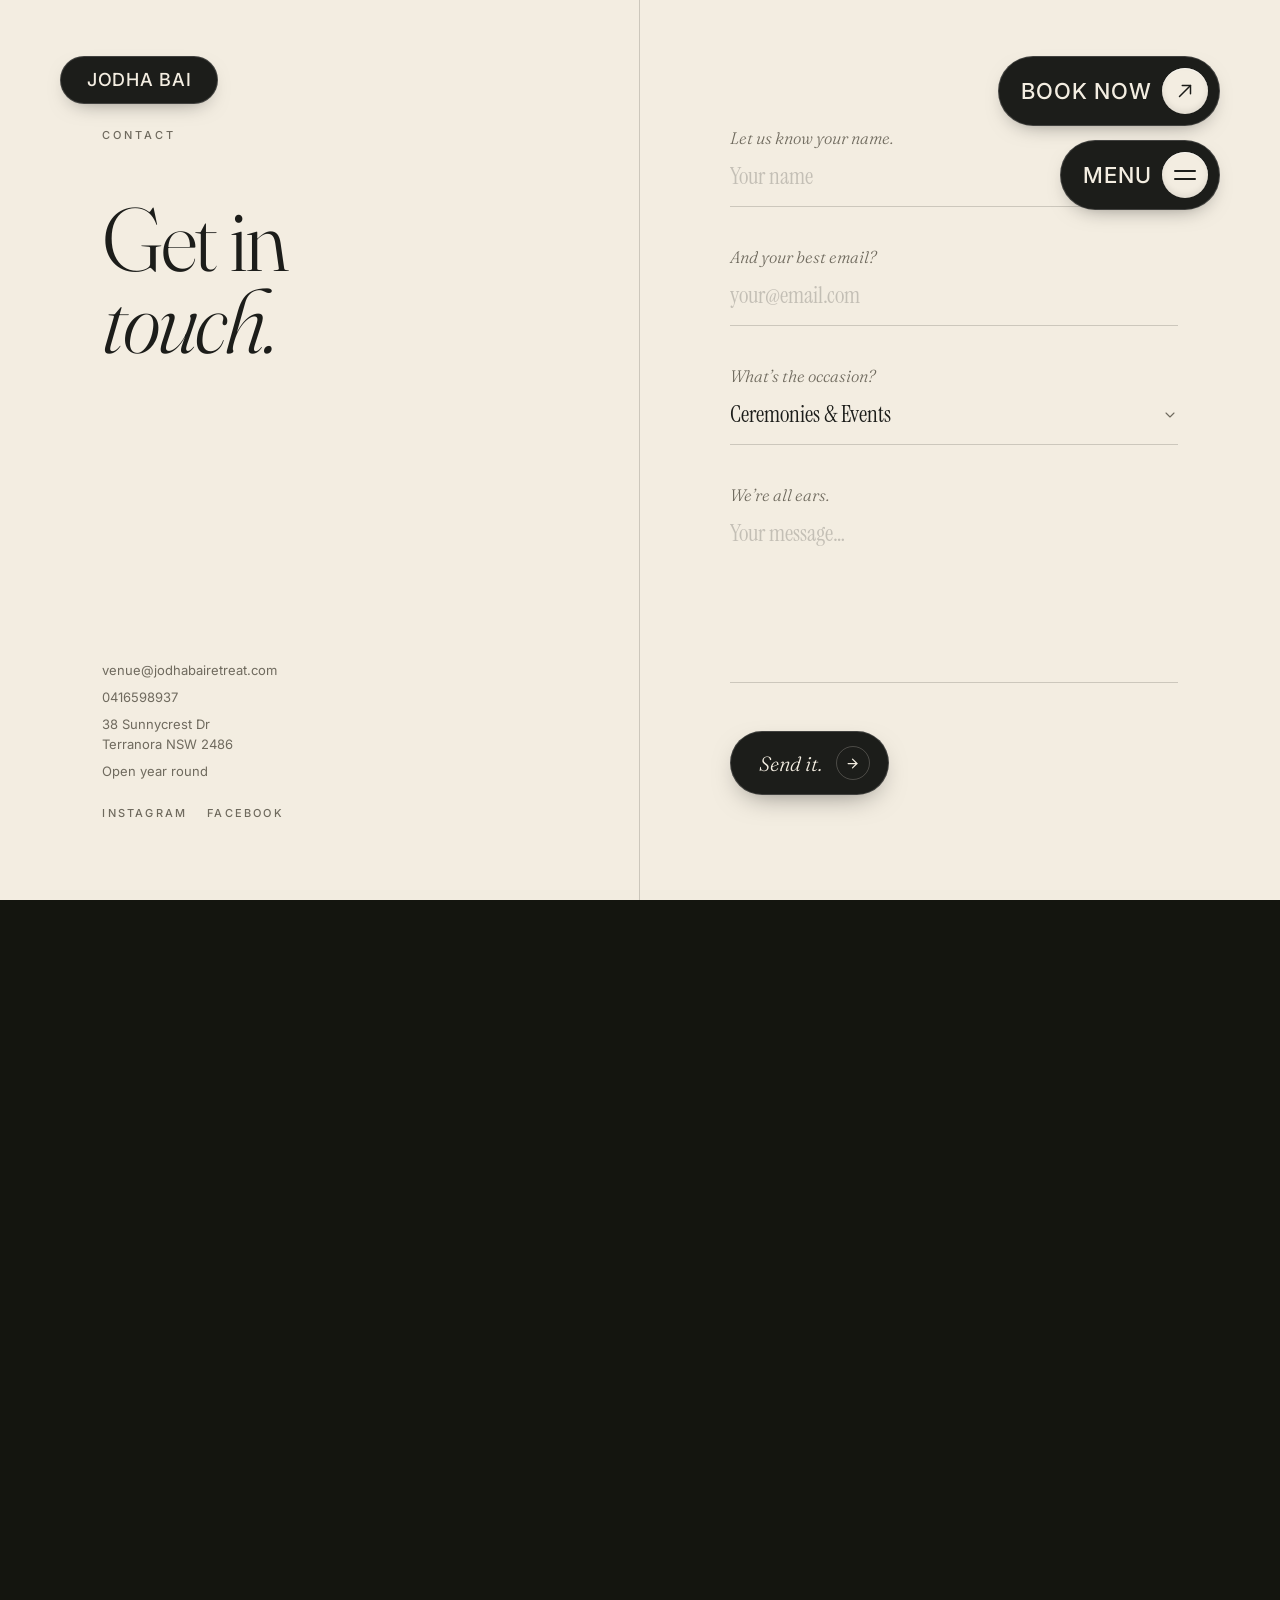
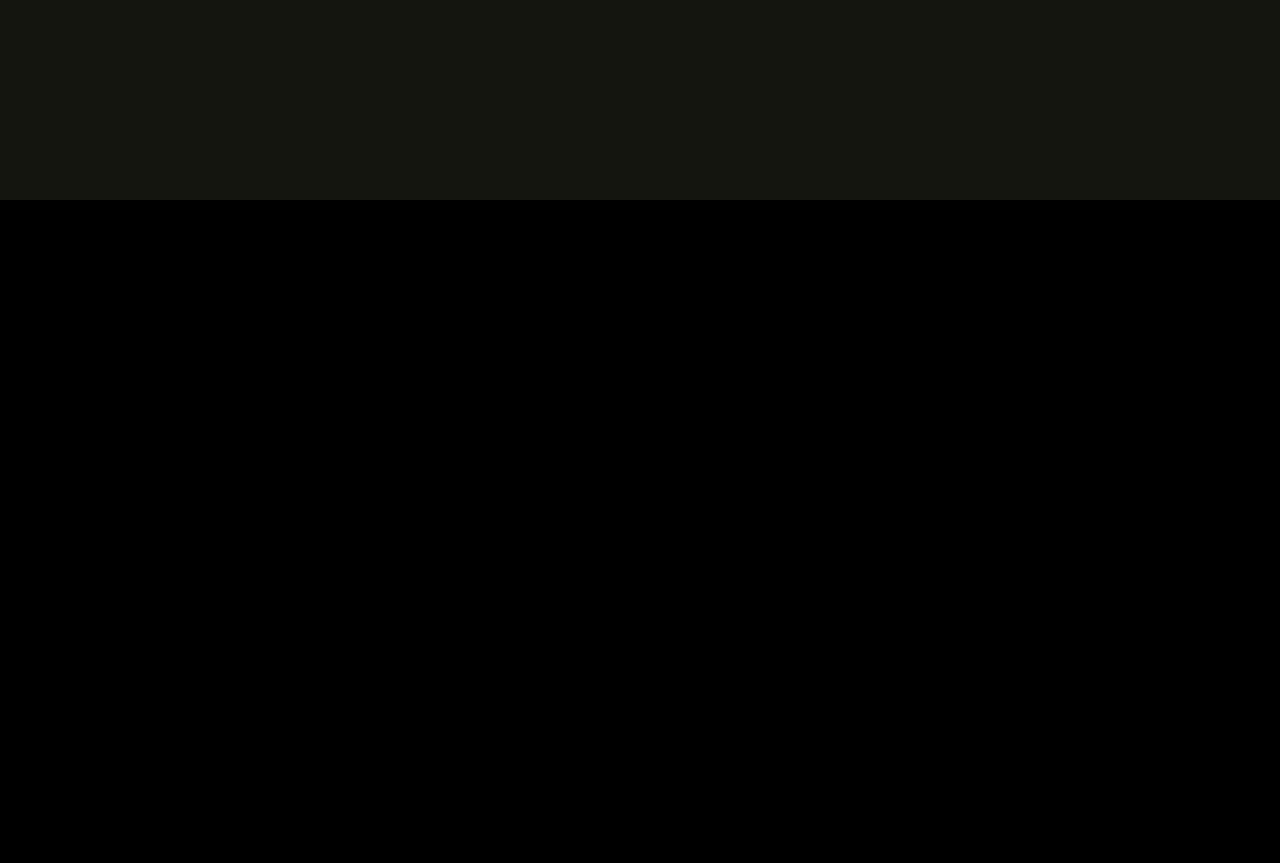
==== commit 2b3f1a40: "Jodha Bai: full client brief — new pages, de-wed, rebrand - Add pages/photoshoots.html + .css + .js " ====
--- a/pages/contact.html
+++ b/pages/contact.html
@@ -3,28 +3,28 @@
 <head>
   <meta charset="UTF-8" />
   <meta name="viewport" content="width=device-width, initial-scale=1.0" />
-  <meta name="description" content="Enquire about weddings, photo and film shoots and private events at Jodha Bai, Terranora NSW: bookings@jodhabairetreat.com." />
+  <meta name="description" content="Enquire about ceremonies, photoshoots, proposal experiences and private events at Jodha Bai, Terranora NSW: venue@jodhabairetreat.com." />
   <meta name="theme-color" content="#f3ede1" />
   <link rel="canonical" href="https://jodhabairetreat.com/pages/contact.html" />
   <link rel="icon" type="image/svg+xml" href="../favicon.svg" />
   <meta property="og:type" content="website" />
   <meta property="og:site_name" content="Jodha Bai" />
   <meta property="og:title" content="Contact | Jodha Bai" />
-  <meta property="og:description" content="Enquire about weddings, photo and film shoots and private events at Jodha Bai, Terranora NSW: bookings@jodhabairetreat.com." />
+  <meta property="og:description" content="Enquire about ceremonies, photoshoots, proposal experiences and private events at Jodha Bai, Terranora NSW: venue@jodhabairetreat.com." />
   <meta property="og:url" content="https://jodhabairetreat.com/pages/contact.html" />
   <meta property="og:image" content="https://jodhabairetreat.com/images/mainresidence/mainresidence1.webp" />
   <meta property="og:locale" content="en_AU" />
   <meta property="og:image:alt" content="The Jodha Bai palace residence in the Terranora hills" />
   <meta name="twitter:card" content="summary_large_image" />
   <meta name="twitter:title" content="Contact | Jodha Bai" />
-  <meta name="twitter:description" content="Enquire about weddings, photo and film shoots and private events at Jodha Bai, Terranora NSW: bookings@jodhabairetreat.com." />
+  <meta name="twitter:description" content="Enquire about ceremonies, photoshoots, proposal experiences and private events at Jodha Bai, Terranora NSW: venue@jodhabairetreat.com." />
   <meta name="twitter:image" content="https://jodhabairetreat.com/images/mainresidence/mainresidence1.webp" />
   <script type="application/ld+json">
   {
     "@context": "https://schema.org",
     "@type": "WebPage",
     "name": "Contact | Jodha Bai",
-    "description": "Enquire about weddings, photo and film shoots and private events at Jodha Bai, Terranora NSW: bookings@jodhabairetreat.com.",
+    "description": "Enquire about ceremonies, photoshoots, proposal experiences and private events at Jodha Bai, Terranora NSW: venue@jodhabairetreat.com.",
     "url": "https://jodhabairetreat.com/pages/contact.html",
     "isPartOf": { "@type": "WebSite", "name": "Jodha Bai", "url": "https://jodhabairetreat.com/" },
     "breadcrumb": {
@@ -98,10 +98,12 @@
     <div class="menu-overlay__inner">
       <ol class="menu-list" role="list">
         <li><a href="../index.html" class="menu-link"><span class="menu-num">01</span><span class="menu-text">Home</span></a></li>
-        <li><a href="../pages/events.html" class="menu-link"><span class="menu-num">02</span><span class="menu-text">Events</span></a></li>
-        <li><a href="../pages/ourlovestory.html" class="menu-link"><span class="menu-num">03</span><span class="menu-text">Our Love Story</span></a></li>
-        <li><a href="../pages/gallery.html" class="menu-link"><span class="menu-num">04</span><span class="menu-text">Gallery</span></a></li>
-        <li><a href="../pages/contact.html" class="menu-link"><span class="menu-num">05</span><span class="menu-text">Contact</span></a></li>
+        <li><a href="events.html" class="menu-link"><span class="menu-num">02</span><span class="menu-text">Ceremonies &amp; Events</span></a></li>
+        <li><a href="photoshoots.html" class="menu-link"><span class="menu-num">03</span><span class="menu-text">Photoshoots</span></a></li>
+        <li><a href="proposals.html" class="menu-link"><span class="menu-num">04</span><span class="menu-text">Proposals</span></a></li>
+        <li><a href="ourlovestory.html" class="menu-link"><span class="menu-num">05</span><span class="menu-text">Our Love Story</span></a></li>
+        <li><a href="gallery.html" class="menu-link"><span class="menu-num">06</span><span class="menu-text">Gallery</span></a></li>
+        <li><a href="contact.html" class="menu-link"><span class="menu-num">07</span><span class="menu-text">Contact</span></a></li>
       </ol>
       <div class="menu-foot">
         <div class="menu-foot__col">
@@ -114,7 +116,7 @@
         </div>
         <div class="menu-foot__col">
           <span class="menu-foot__label">Reach out</span>
-          <p><a href="mailto:bookings@jodhabairetreat.com">bookings@jodhabairetreat.com</a><br/>0416598937</p>
+          <p><a href="mailto:venue@jodhabairetreat.com">venue@jodhabairetreat.com</a><br/>0416 598 937</p>
         </div>
       </div>
     </div>
@@ -130,7 +132,7 @@
       </p>
       <h1 class="contact__title">Get in<br><em>touch.</em></h1>
       <div class="contact__details">
-        <a href="mailto:bookings@jodhabairetreat.com">bookings@jodhabairetreat.com</a>
+        <a href="mailto:venue@jodhabairetreat.com">venue@jodhabairetreat.com</a>
         <a href="tel:0416598937">0416598937</a>
         <span>38 Sunnycrest Dr<br>Terranora NSW 2486</span>
         <span>Open year round</span>
@@ -165,7 +167,7 @@
             <button type="button" class="cf-select__trigger"
                     aria-haspopup="listbox" aria-expanded="false"
                     aria-controls="cfTopicList">
-              <span class="cf-select__val">Event or Celebration</span>
+              <span class="cf-select__val">Ceremonies &amp; Events</span>
               <span class="cf-select__arrow" aria-hidden="true">
                 <svg viewBox="0 0 24 24" fill="none" stroke="currentColor" stroke-width="1.6" stroke-linecap="round" stroke-linejoin="round">
                   <polyline points="6 9 12 15 18 9"/>
@@ -173,23 +175,28 @@
               </span>
             </button>
             <ul class="cf-select__list" id="cfTopicList" role="listbox" aria-hidden="true">
-              <li class="cf-select__opt is-selected" role="option" data-value="event" aria-selected="true">
+              <li class="cf-select__opt is-selected" role="option" data-value="ceremonies" aria-selected="true">
                 <span class="cf-select__num">01</span>
-                <span class="cf-select__opt-text">Event or Celebration</span>
+                <span class="cf-select__opt-text">Ceremonies &amp; Events</span>
               </li>
-              <li class="cf-select__opt" role="option" data-value="shoot" aria-selected="false">
+              <li class="cf-select__opt" role="option" data-value="photoshoots" aria-selected="false">
                 <span class="cf-select__num">02</span>
-                <span class="cf-select__opt-text">Photo or Film Shoot</span>
+                <span class="cf-select__opt-text">Photoshoots &amp; Location Hire</span>
+              </li>
+              <li class="cf-select__opt" role="option" data-value="proposal" aria-selected="false">
+                <span class="cf-select__num">03</span>
+                <span class="cf-select__opt-text">Proposal Experience</span>
               </li>
               <li class="cf-select__opt" role="option" data-value="other" aria-selected="false">
-                <span class="cf-select__num">03</span>
+                <span class="cf-select__num">04</span>
                 <span class="cf-select__opt-text">Something else</span>
               </li>
             </ul>
             <!-- Hidden native select — carries the value for form submission -->
             <select name="topic" id="cf-topic" aria-hidden="true" tabindex="-1">
-              <option value="event" selected>Event or Celebration</option>
-              <option value="shoot">Photo or Film Shoot</option>
+              <option value="ceremonies" selected>Ceremonies &amp; Events</option>
+              <option value="photoshoots">Photoshoots &amp; Location Hire</option>
+              <option value="proposal">Proposal Experience</option>
               <option value="other">Something else</option>
             </select>
           </div>
@@ -287,24 +294,26 @@
       <div class="site-footer__cols">
         <div class="footer-col footer-col--lede">
           <span class="footer-col__title">The Retreat</span>
-          <p class="footer-col__lede">A private estate set in the Terranora highlands, reserved exclusively for weddings, photo shoots and gatherings worth remembering.</p>
+          <p class="footer-col__lede">An exclusive luxury estate in the Terranora highlands, reserved for ceremonies, boutique events, photo and film shoots, and private experiences.</p>
         </div>
         <div class="footer-col">
           <span class="footer-col__title">Discover</span>
           <ul class="footer-col__list" role="list">
-            <li><a href="../pages/events.html">Events</a></li>
-            <li><a href="../pages/ourlovestory.html">Our Love Story</a></li>
-            <li><a href="../pages/gallery.html">Gallery</a></li>
+            <li><a href="events.html">Ceremonies &amp; Events</a></li>
+            <li><a href="photoshoots.html">Photoshoots</a></li>
+            <li><a href="proposals.html">Proposals</a></li>
+            <li><a href="ourlovestory.html">Our Love Story</a></li>
+            <li><a href="gallery.html">Gallery</a></li>
             <li><a href="../index.html#residences">The Residences</a></li>
           </ul>
         </div>
         <div class="footer-col">
           <span class="footer-col__title">Reach out</span>
           <ul class="footer-col__list" role="list">
-            <li><a href="mailto:bookings@jodhabairetreat.com">bookings@jodhabairetreat.com</a></li>
-            <li><a href="tel:0416598937">0416598937</a></li>
+            <li><a href="mailto:venue@jodhabairetreat.com">venue@jodhabairetreat.com</a></li>
+            <li><a href="tel:0416598937">0416 598 937</a></li>
             <li>Terranora, NSW, AU</li>
-            <li><a href="../pages/contact.html">Contact us</a></li>
+            <li><a href="contact.html">Contact us</a></li>
           </ul>
           <ul class="footer-social" role="list" aria-label="Social media">
             <li>
@@ -362,7 +371,7 @@
           <h2 class="legal-modal__heading" id="legalModalHeading">Privacy Policy</h2>
           <p class="legal-modal__text">Jodha Bai collects personal information, including your name, email address and phone number, only when you voluntarily submit an enquiry or make a booking through our website or via third party booking platforms. We do not sell, trade or otherwise transfer your personal information to outside parties.</p>
           <p class="legal-modal__text">Information you provide is used solely to respond to your enquiry, process your booking and improve the guest experience. We may retain correspondence for up to 24 months to assist with future stays. All data is stored securely and access is restricted to retreat management only.</p>
-          <p class="legal-modal__text">You have the right to request access to, correction of, or deletion of any personal information we hold about you. To exercise this right, please contact us at <a href="mailto:bookings@jodhabairetreat.com">bookings@jodhabairetreat.com</a>. This policy is governed by the Privacy Act 1988 (Cth) and the Australian Privacy Principles.</p>
+          <p class="legal-modal__text">You have the right to request access to, correction of, or deletion of any personal information we hold about you. To exercise this right, please contact us at <a href="mailto:venue@jodhabairetreat.com">venue@jodhabairetreat.com</a>. This policy is governed by the Privacy Act 1988 (Cth) and the Australian Privacy Principles.</p>
         </div>
         <div class="legal-modal__pane" id="lp-terms" role="tabpanel"
              aria-labelledby="lt-terms" aria-hidden="true">
@@ -374,7 +383,7 @@
         <div class="legal-modal__pane" id="lp-house-rules" role="tabpanel"
              aria-labelledby="lt-house-rules" aria-hidden="true">
           <h2 class="legal-modal__heading">House Rules</h2>
-          <p class="legal-modal__text">To ensure an exceptional experience for all guests, we ask that you observe the following during your stay.</p>
+          <p class="legal-modal__text">To ensure a comfortable stay for all guests, please observe the following.</p>
           <ul class="legal-modal__list">
             <li>No smoking inside any building on the property. Designated outdoor areas are provided.</li>
             <li>Please remove shoes before entering the suites. Slippers are provided for your comfort.</li>
